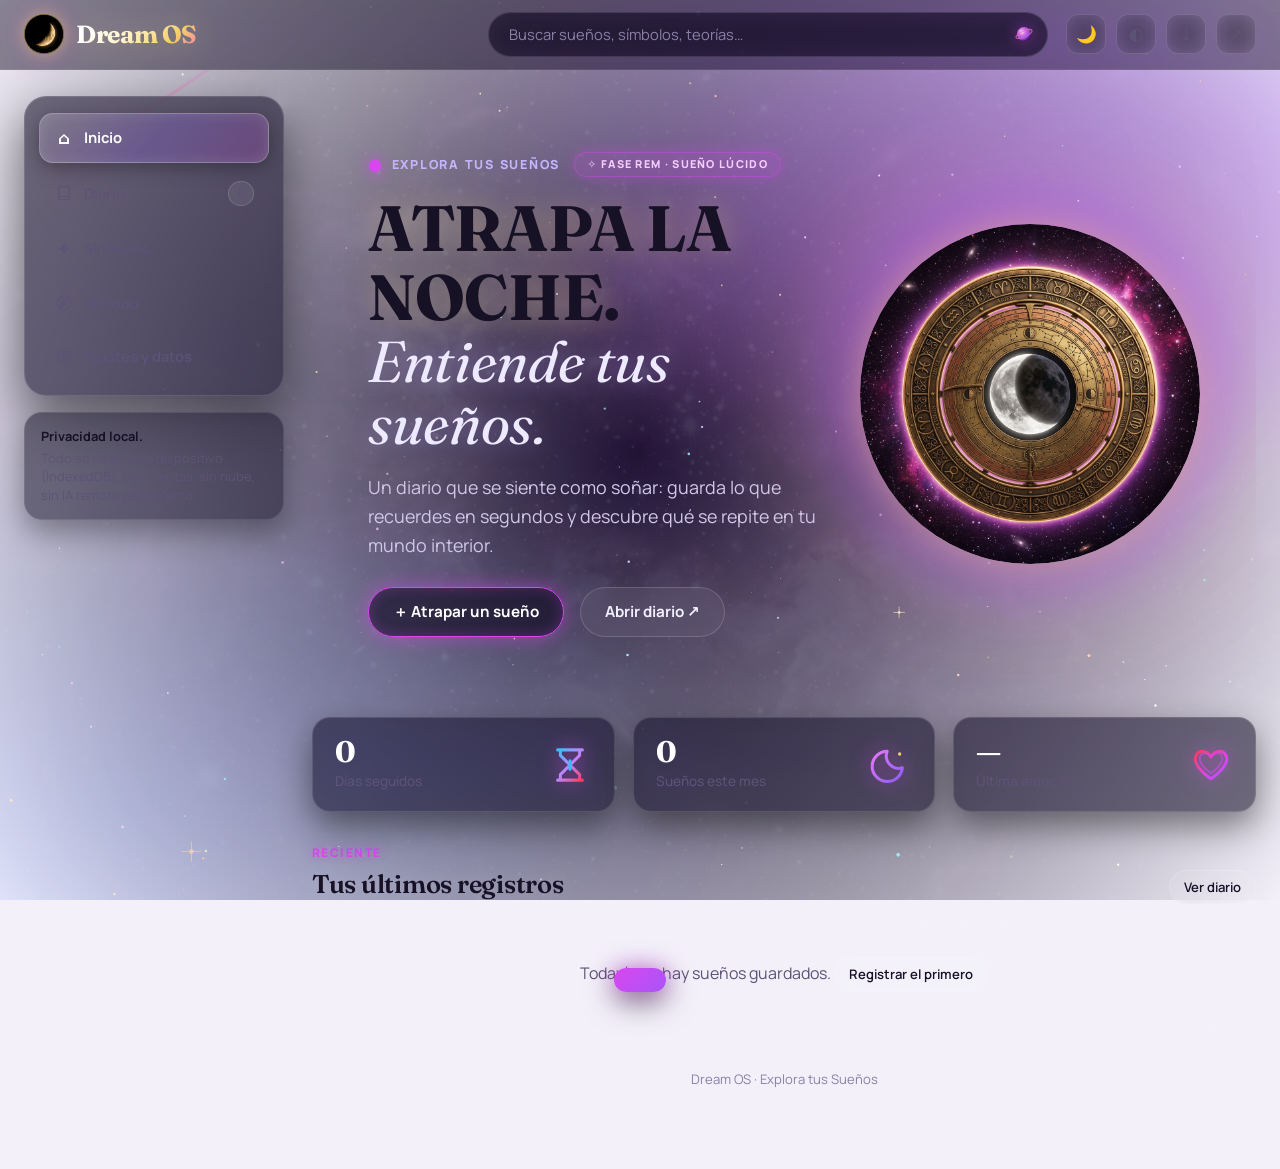
==== index.html @ 49affbc3 "feat: app 100% operativa, motor de interpretacion robusto, busqueda en simbolos, chips interactivos " ====
<!doctype html>
<html lang="es" data-theme="dark">
<head>
<meta charset="utf-8">
<meta name="viewport" content="width=device-width,initial-scale=1,viewport-fit=cover">
<meta name="theme-color" content="#06040d">
<title>Dream OS · Atrapa la noche. Entiende tus sueños.</title>
<meta name="description" content="Dream OS — Explora tus Sueños. Registra recuerdos, descubre patrones y explora lecturas psicológicas y científicas en tu dispositivo.">

<!-- Open Graph / WhatsApp / Facebook -->
<meta property="og:type" content="website">
<meta property="og:url" content="https://manu-alvarez.github.io/Dream_OS/">
<meta property="og:title" content="Dream OS · Atrapa la noche. Entiende tus sueños.">
<meta property="og:description" content="Dream OS — Explora tus Sueños. Registra recuerdos, descubre patrones y explora lecturas en tu dispositivo, privado y sin nube.">
<meta property="og:image" content="https://manu-alvarez.github.io/Dream_OS/assets/og-cover.jpg">
<meta property="og:image:secure_url" content="https://manu-alvarez.github.io/Dream_OS/assets/og-cover.jpg">
<meta property="og:image:type" content="image/jpeg">
<meta property="og:image:width" content="1200">
<meta property="og:image:height" content="675">
<meta property="og:image:alt" content="Dream OS — Atrapa la noche. Entiende tus sueños.">

<!-- Twitter Card -->
<meta name="twitter:card" content="summary_large_image">
<meta name="twitter:url" content="https://manu-alvarez.github.io/Dream_OS/">
<meta name="twitter:title" content="Dream OS · Atrapa la noche. Entiende tus sueños.">
<meta name="twitter:description" content="Dream OS — Explora tus Sueños. Privado, local-first y offline.">
<meta name="twitter:image" content="https://manu-alvarez.github.io/Dream_OS/assets/og-cover.jpg">

<!-- Favicons & App Icons -->
<link rel="icon" type="image/png" sizes="32x32" href="./assets/icons/favicon-32x32.png">
<link rel="icon" type="image/png" sizes="192x192" href="./assets/icons/icon-192.png">
<link rel="apple-touch-icon" sizes="180x180" href="./assets/icons/apple-touch-icon.png">
<link rel="icon" href="./assets/icons/icon.svg" type="image/svg+xml">
<link rel="manifest" href="./manifest.webmanifest">

<link rel="preconnect" href="https://fonts.googleapis.com">
<link rel="preconnect" href="https://fonts.gstatic.com" crossorigin>
<link href="https://fonts.googleapis.com/css2?family=Fraunces:ital,opsz,wght@0,9..144,400;0,9..144,600;0,9..144,700;1,9..144,400;1,9..144,600&family=Manrope:wght@400;500;600;700;800&display=swap" rel="stylesheet">
<link rel="stylesheet" href="./css/tokens.css">
<link rel="stylesheet" href="./css/app.css">
</head>
<body>
<a class="skip" href="#main">Saltar al contenido</a>

<!-- Atmósfera y estrellas cósmicas globales -->
<div id="stars-wrap" class="stars-wrap" aria-hidden="true">
  <canvas id="stars"></canvas>
</div>
<div class="cosmic-atmosphere" aria-hidden="true"></div>

<div id="offline" class="offline" role="status">Sin conexión: las funciones locales siguen disponibles.</div>

<!-- Cabecera Superior -->
<header class="top">
  <div class="top-in">
    <a class="brand" href="#inicio" aria-label="Dream OS Inicio">
      <span class="brand-orb" aria-hidden="true">
        <img src="./assets/moon-crescent.jpg" alt="Media luna Dream OS" class="brand-moon-img">
      </span>
      <span class="brand-name">Dream OS</span>
    </a>
    <div class="search-pill-wrap">
      <input id="globalSearch" type="search" placeholder="Buscar sueños, símbolos, teorías…" aria-label="Buscar en Dream OS" autocomplete="off">
      <span class="search-orb-icon" aria-hidden="true">
        <svg viewBox="0 0 24 24" width="20" height="20">
          <defs>
            <radialGradient id="orbGrad" cx="35%" cy="35%" r="70%">
              <stop offset="0%" stop-color="#ffffff"/>
              <stop offset="35%" stop-color="#e879f9"/>
              <stop offset="70%" stop-color="#a855f7"/>
              <stop offset="100%" stop-color="#3b0764"/>
            </radialGradient>
          </defs>
          <circle cx="12" cy="12" r="8.5" fill="url(#orbGrad)"/>
          <ellipse cx="12" cy="12" rx="10.5" ry="3.5" fill="none" stroke="#f472b6" stroke-width="1.2" opacity="0.85" transform="rotate(-25 12 12)"/>
        </svg>
      </span>
    </div>
    <div class="top-actions">
      <button class="icon-btn sound-toggle-btn" id="soundToggleTop" aria-label="Ambiente sonoro onírico" title="Ambiente sonoro onírico (Drone 432Hz)">
        <span class="sound-icon-idle">🌙</span>
        <span class="sound-wave-bars" aria-hidden="true">
          <span></span><span></span><span></span>
        </span>
      </button>
      <button class="icon-btn" id="themeToggle" aria-label="Cambiar tema" title="Cambiar tema">◐</button>
      <button class="icon-btn" id="installBtn" aria-label="Instalar app en tu pantalla de inicio" title="Instalar Dream OS en tu pantalla de inicio">⤓</button>
      <button class="icon-btn" id="shareBtn" aria-label="Compartir Dream OS" title="Compartir">↗</button>
    </div>
  </div>
</header>

<div class="layout">
  <!-- Sidebar Principal de Cristal (Único y Espacioso) -->
  <aside class="side" aria-label="Navegación principal">
    <div class="side-card">
      <nav class="nav" id="nav">
        <button class="nav-item active" data-view="inicio">
          <span class="nav-ic">⌂</span>
          <span>Inicio</span>
        </button>
        <button class="nav-item" data-view="diario">
          <span class="nav-ic">
            <svg viewBox="0 0 24 24" width="16" height="16" fill="none" stroke="currentColor" stroke-width="2">
              <path d="M4 19.5A2.5 2.5 0 0 1 6.5 17H20"/>
              <path d="M6.5 2H20v20H6.5A2.5 2.5 0 0 1 4 19.5v-15A2.5 2.5 0 0 1 6.5 2z"/>
            </svg>
          </span>
          <span>Diario</span>
          <span class="count" id="navDreamCount">0</span>
        </button>
        <button class="nav-item" data-view="conocimiento">
          <span class="nav-ic">✦</span>
          <span>Símbolos</span>
        </button>
        <button class="nav-item" data-view="metodo">
          <span class="nav-ic">
            <svg viewBox="0 0 24 24" width="16" height="16" fill="none" stroke="currentColor" stroke-width="2">
              <circle cx="12" cy="12" r="10"/>
              <polygon points="16.24 7.76 14.12 14.12 7.76 16.24 9.88 9.88 16.24 7.76"/>
            </svg>
          </span>
          <span>Método</span>
        </button>
        <button class="nav-item" data-view="ajustes">
          <span class="nav-ic">
            <svg viewBox="0 0 24 24" width="16" height="16" fill="none" stroke="currentColor" stroke-width="2">
              <circle cx="12" cy="12" r="3"/>
              <path d="M19.4 15a1.65 1.65 0 0 0 .33 1.82l.06.06a2 2 0 0 1 0 2.83 2 2 0 0 1-2.83 0l-.06-.06a1.65 1.65 0 0 0-1.82-.33 1.65 1.65 0 0 0-1 1.51V21a2 2 0 0 1-2 2 2 2 0 0 1-2-2v-.09A1.65 1.65 0 0 0 9 19.4a1.65 1.65 0 0 0-1.82.33l-.06.06a2 2 0 0 1-2.83 0 2 2 0 0 1 0-2.83l.06-.06a1.65 1.65 0 0 0 .33-1.82 1.65 1.65 0 0 0-1.51-1H3a2 2 0 0 1-2-2 2 2 0 0 1 2-2h.09A1.65 1.65 0 0 0 4.6 9a1.65 1.65 0 0 0-.33-1.82l-.06-.06a2 2 0 0 1 0-2.83 2 2 0 0 1 2.83 0l.06.06a1.65 1.65 0 0 0 1.82.33H9a1.65 1.65 0 0 0 1-1.51V3a2 2 0 0 1 2-2 2 2 0 0 1 2 2v.09a1.65 1.65 0 0 0 1 1.51 1.65 1.65 0 0 0 1.82-.33l.06-.06a2 2 0 0 1 2.83 0 2 2 0 0 1 0 2.83l-.06.06a1.65 1.65 0 0 0-.33 1.82V9a1.65 1.65 0 0 0 1.51 1H21a2 2 0 0 1 2 2 2 2 0 0 1-2 2h-.09a1.65 1.65 0 0 0-1.51 1z"/>
            </svg>
          </span>
          <span>Ajustes y datos</span>
        </button>
      </nav>
    </div>

    <!-- Tarjeta de Privacidad Local -->
    <div class="side-privacy-card">
      <b>Privacidad local.</b> Todo se ve en este dispositivo (IndexedDB). Sin cuentas, sin nube, sin IA remota por defecto.
    </div>
  </aside>

  <!-- Contenido de las Vistas -->
  <main id="main">
    <!-- Vista Inicio -->
    <section class="view active" id="view-inicio" aria-label="Inicio">
      <div class="hero">
        <div class="hero-in">
          <div class="eyebrow">
            <span class="dot-magenta">●</span> EXPLORA TUS SUEÑOS
            <span class="badge-oneiric">✧ FASE REM · SUEÑO LÚCIDO</span>
          </div>
          <h1 class="hero-title">
            <span class="title-upper">ATRAPA LA NOCHE.</span>
            <span class="title-lower">Entiende tus sueños.</span>
          </h1>
          <p class="hero-desc">Un diario que se siente como soñar: guarda lo que recuerdes en segundos y descubre qué se repite en tu mundo interior.</p>
          <div class="hero-actions">
            <button class="btn btn-hero-primary" data-new>＋ Atrapar un sueño</button>
            <button class="btn btn-hero-ghost" data-goto="diario">Abrir diario ↗</button>
          </div>
        </div>

        <!-- Reliquia Celestial: Astrolabio Zodiacal con Doble Halo, Rotación Continua y Parallax 3D -->
        <div class="hero-relic-slot" id="heroRelic" aria-hidden="true">
          <div class="astrolabe-halo"></div>
          <div class="astrolabe-disc" id="astrolabeDisc">
            <img src="./assets/astrolabe.jpg" alt="Reliquia celestial astrolabio" width="340" height="340" loading="eager">
          </div>
          <div class="astrolabe-glimmer"></div>
        </div>
      </div>

      <!-- Fila de Métricas (3 Tarjetas con Iconos Neón) -->
      <div class="stats-row">
        <!-- Métrica 1: Días seguidos -->
        <div class="stat-card">
          <div class="stat-meta">
            <b id="statStreak">0</b>
            <span>Días seguidos</span>
          </div>
          <div class="stat-icon-wrap" aria-hidden="true">
            <svg class="neon-icon" viewBox="0 0 32 32">
              <defs>
                <linearGradient id="hgGrad" x1="0%" y1="0%" x2="100%" y2="100%">
                  <stop offset="0%" stop-color="#38bdf8"/>
                  <stop offset="50%" stop-color="#c084fc"/>
                  <stop offset="100%" stop-color="#f43f5e"/>
                </linearGradient>
              </defs>
              <path d="M7 5h18M7 27h18M9 5v4l7 7-7 7v4M23 5v4l-7 7 7 7v4" fill="none" stroke="url(#hgGrad)" stroke-width="2.2" stroke-linecap="round" stroke-linejoin="round"/>
              <line x1="16" y1="13" x2="16" y2="19" stroke="#38bdf8" stroke-width="2.2" stroke-linecap="round"/>
            </svg>
          </div>
        </div>

        <!-- Métrica 2: Sueños este mes -->
        <div class="stat-card">
          <div class="stat-meta">
            <b id="statMonth">0</b>
            <span>Sueños este mes</span>
          </div>
          <div class="stat-icon-wrap" aria-hidden="true">
            <svg class="neon-icon" viewBox="0 0 32 32">
              <defs>
                <linearGradient id="moonGrad" x1="0%" y1="0%" x2="100%" y2="100%">
                  <stop offset="0%" stop-color="#e879f9"/>
                  <stop offset="100%" stop-color="#8b5cf6"/>
                </linearGradient>
              </defs>
              <path d="M25 18A11 11 0 1 1 14 6a9 9 0 0 0 11 12z" fill="none" stroke="url(#moonGrad)" stroke-width="2.2" stroke-linecap="round" stroke-linejoin="round"/>
              <circle cx="23" cy="8" r="1.2" fill="#f4d068"/>
            </svg>
          </div>
        </div>

        <!-- Métrica 3: Última emoción -->
        <div class="stat-card">
          <div class="stat-meta">
            <b id="statEmotion">0</b>
            <span>Última emoción</span>
          </div>
          <div class="stat-icon-wrap" aria-hidden="true">
            <svg class="neon-icon" viewBox="0 0 32 32">
              <defs>
                <linearGradient id="heartGrad" x1="0%" y1="0%" x2="100%" y2="100%">
                  <stop offset="0%" stop-color="#f43f5e"/>
                  <stop offset="60%" stop-color="#d946ef"/>
                  <stop offset="100%" stop-color="#a855f7"/>
                </linearGradient>
              </defs>
              <path d="M16 26s-9-6-11-12c-1.5-4 1-8 5-8 3 0 5 2.5 6 4 1-1.5 3-4 6-4 4 0 6.5 4 5 8-2 6-11 12-11 12z" fill="none" stroke="url(#heartGrad)" stroke-width="2.2" stroke-linecap="round" stroke-linejoin="round"/>
              <path d="M16 22s-6.5-4.5-8-9c-1-2.5.5-5.5 3.5-5.5 2 0 3.5 1.5 4.5 3 .8-1.5 2.5-3 4.5-3 3 0 4.5 3 3.5 5.5-1.5 4.5-8 9-8 9z" fill="none" stroke="#d946ef" stroke-width="1.3" opacity="0.6"/>
            </svg>
          </div>
        </div>
      </div>

      <!-- Últimos Registros -->
      <div class="section-head">
        <div>
          <div class="kicker">Reciente</div>
          <h2>Tus últimos registros</h2>
        </div>
        <button class="btn btn-hero-ghost small" data-goto="diario">Ver diario</button>
      </div>
      <div id="recentDreams" class="dreams">
        <div class="empty">Todavía no hay sueños guardados. <button class="small" data-new>Registrar el primero</button></div>
      </div>

      <div class="footer">Dream OS · Explora tus Sueños</div>
    </section>

    <!-- Vista Diario -->
    <section class="view" id="view-diario" aria-label="Diario">
      <div class="section-head">
        <div>
          <div class="kicker">Espacio personal</div>
          <h2>Diario de sueños</h2>
          <p class="muted">Registra primero el recuerdo; reflexiona después.</p>
        </div>
        <button class="btn btn-hero-primary" data-new>＋ Nuevo sueño</button>
      </div>
      <div class="toolbar">
        <input id="dreamSearch" type="search" placeholder="Buscar en tus sueños…" aria-label="Buscar en diario">
        <select id="emotionFilter" aria-label="Filtrar emoción">
          <option value="">Todas las emociones</option>
          <option>Miedo</option>
          <option>Alegría</option>
          <option>Tristeza</option>
          <option>Confusión</option>
          <option>Calma</option>
          <option>Sorpresa</option>
          <option>Otra</option>
        </select>
        <select id="dreamSort" aria-label="Ordenar">
          <option value="newest">Más recientes</option>
          <option value="oldest">Más antiguos</option>
          <option value="title">Título A–Z</option>
        </select>
      </div>
      <div id="dreamList" class="dreams"></div>
    </section>

    <!-- Vista Conocimiento / Símbolos -->
    <section class="view" id="view-conocimiento" aria-label="Conocimiento">
      <div class="section-head">
        <div>
          <div class="kicker">Biblioteca de símbolos</div>
          <h2>¿Qué soñaste?</h2>
          <p class="muted" id="kbMeta">Toca un símbolo para ver sus lecturas.</p>
        </div>
      </div>
      <div class="toolbar">
        <input id="symbolSearch" type="search" placeholder="Buscar símbolo o concepto (ej. agua, volar, sombra)…" aria-label="Buscar símbolo">
        <select id="categoryFilter" aria-label="Filtrar categoría">
          <option value="">Todas las categorías</option>
          <option value="símbolo">Símbolos</option>
          <option value="ciencia">Ciencia y cognición</option>
          <option value="psicología">Psicología profunda</option>
          <option value="historia">Historia y tradición</option>
          <option value="método">Método</option>
        </select>
        <span class="tag" id="knowledgeCount">0 entradas</span>
      </div>
      <div id="knowledgeGrid" class="dreams"></div>
    </section>

    <!-- Vista Método -->
    <section class="view" id="view-metodo" aria-label="Método">
      <div class="section-head">
        <div>
          <div class="kicker">Cómo interpretar</div>
          <h2>Método de análisis</h2>
          <p class="muted">El relato primero; las hipótesis después, con procedencia.</p>
        </div>
      </div>
      <div class="panel">
        <h2>Cómo leo tu sueño</h2>
        <p class="muted">Leo tus palabras, encuentro símbolos y te muestro lecturas de distintas escuelas con sus fuentes. Todo ocurre en tu dispositivo, sin IA remota. Si hay poco material, te lo digo y te pregunto.</p>
        <ul style="padding-left:20px;margin-top:10px;line-height:1.7" class="muted">
          <li>Observación ≠ hipótesis ≠ asociación personal.</li>
          <li>Cada lectura indica escuela, elementos que la motivan y fuente.</li>
          <li>Nunca diagnósticos, presagios ni afirmaciones sobre terceros.</li>
        </ul>
      </div>
      <div class="panel" style="margin-top:14px">
        <h2>Pipeline de Análisis</h2>
        <p class="muted">Captura → Normalización → Extracción → Recuperación → Análisis por perspectivas → Síntesis → Validación → Presentación → Persistencia. El texto original nunca se modifica.</p>
      </div>
    </section>

    <!-- Vista Ajustes -->
    <section class="view" id="view-ajustes" aria-label="Ajustes">
      <div class="section-head">
        <div>
          <div class="kicker">Control de datos</div>
          <h2>Ajustes y privacidad</h2>
        </div>
      </div>
      <div class="panel">
        <h2>Datos guardados</h2>
        <p class="muted" id="storageSummary">…</p>
        <div class="formactions">
          <button class="btn btn-hero-primary" id="exportBtn">Exportar copia JSON</button>
          <label class="btn btn-hero-ghost" for="importFile" style="cursor:pointer">Importar JSON</label>
          <input id="importFile" type="file" accept=".json,application/json" hidden>
          <button class="small" id="wipeBtn" style="border-color:rgba(239,68,68,0.4);color:#fca5a5">Borrar todo</button>
        </div>
      </div>
      <div class="panel" style="margin-top:14px">
        <h2>Tema de visualización</h2>
        <div class="formactions">
          <button class="small" data-theme="system">Automático</button>
          <button class="small" data-theme="dark">Oscuro (Espacial)</button>
          <button class="small" data-theme="light">Claro</button>
        </div>
      </div>
      <div class="panel" style="margin-top:14px">
        <h2>Atmósfera sonora</h2>
        <p class="muted">Drone nocturno generativo (WebAudio, sin archivos externos). Con movimiento reducido del sistema, los efectos se atenúan automáticamente.</p>
        <div class="formactions">
          <button class="btn btn-hero-ghost" id="soundToggle" aria-pressed="false">🌙 Activar ambiente sonoro</button>
        </div>
      </div>
      <div class="panel" style="margin-top:14px">
        <h2>Alcance y Principios</h2>
        <ul style="padding-left:20px;margin-top:10px;line-height:1.7" class="muted">
          <li>IndexedDB local, Service Worker offline, sin red obligatoria.</li>
          <li>Sin IA remota. Tus sueños nunca salen de tu navegador.</li>
          <li>Dictado por voz solo si el navegador la ofrece de manera nativa.</li>
        </ul>
      </div>
    </section>
  </main>
</div>

<!-- Tabbar Móvil -->
<nav class="tabbar" aria-label="Navegación principal">
  <button class="active" data-view="inicio"><span aria-hidden="true">⌂</span><small>Inicio</small></button>
  <button data-view="diario"><span aria-hidden="true">📖</span><small>Diario</small></button>
  <button data-new aria-label="Registrar un sueño"><span aria-hidden="true" class="cta-dot">＋</span><small>Sueño</small></button>
  <button data-view="conocimiento"><span aria-hidden="true">✦</span><small>Símbolos</small></button>
  <button data-view="ajustes"><span aria-hidden="true">⚙</span><small>Ajustes</small></button>
</nav>

<!-- Notificación Toast -->
<div class="toast" id="toast" role="status"></div>

<!-- Modal para Registro de Sueño -->
<div class="modalback" id="modal" role="dialog" aria-modal="true" aria-labelledby="modalTitle">
  <div class="modal">
    <div class="modalhead">
      <h2 id="modalTitle">Registrar un sueño</h2>
      <button class="icon-btn" id="closeModal" aria-label="Cerrar">✕</button>
    </div>
    <p class="muted" style="margin-bottom:14px">Guarda fragmentos. Solo el título es obligatorio. <button class="small" id="voiceBtn" hidden>🎙 Dictar</button> <span class="muted" id="voiceNote"></span></p>
    <form id="dreamForm">
      <input type="hidden" id="dreamId">
      <div class="formgrid">
        <div class="field">
          <label for="dreamTitle">Título *</label>
          <input id="dreamTitle" required maxlength="120" placeholder="El río que sube…">
        </div>
        <div class="field">
          <label for="dreamDate">Fecha</label>
          <input id="dreamDate" type="date">
        </div>
        <div class="field">
          <label for="dreamQuality">Calidad (1-10)</label>
          <input id="dreamQuality" type="number" min="1" max="10" placeholder="7">
        </div>
        <div class="field">
          <label for="dreamStress">Estrés previo (1-10)</label>
          <input id="dreamStress" type="number" min="1" max="10" placeholder="5">
        </div>
        <div class="field">
          <label for="dreamEmotion">Emoción principal</label>
          <select id="dreamEmotion">
            <option value="">Sin indicar</option>
            <option>Miedo</option>
            <option>Alegría</option>
            <option>Tristeza</option>
            <option>Confusión</option>
            <option>Calma</option>
            <option>Sorpresa</option>
            <option>Otra</option>
          </select>
        </div>
        <div class="field">
          <label for="dreamTags">Etiquetas (comas)</label>
          <input id="dreamTags" placeholder="agua, río, casa">
        </div>
        <div class="field full">
          <label for="dreamStory">Relato</label>
          <textarea id="dreamStory" placeholder="Lo que recuerdes, aunque sean escenas sueltas…"></textarea>
        </div>
        <div class="field full">
          <label for="dreamReflection">Asociaciones personales (opcional)</label>
          <textarea id="dreamReflection" style="min-height:70px" placeholder="¿Qué te evoca? ¿Con qué de estos días conecta?"></textarea>
        </div>
      </div>
      <div class="formactions" style="margin-top:20px">
        <button class="btn btn-hero-primary" type="submit">Guardar en este dispositivo</button>
        <button class="btn btn-hero-ghost" type="button" id="cancelModal">Cancelar</button>
      </div>
    </form>
  </div>
</div>

<!-- Modal Guía de Instalación PWA (Compatible con iOS y Android) -->
<div class="modalback" id="installModal" role="dialog" aria-modal="true" aria-labelledby="installModalTitle">
  <div class="modal" style="max-width: 460px; text-align: center;">
    <div class="modalhead" style="justify-content: center; position: relative; margin-bottom: 8px;">
      <h2 id="installModalTitle" style="font-family: var(--font-display); font-size: 1.45rem;">Instalar Dream OS</h2>
      <button class="icon-btn" id="closeInstallModal" aria-label="Cerrar" style="position: absolute; right: 0; top: 0;">✕</button>
    </div>
    <div style="margin: 14px auto 16px; width: 72px; height: 72px; border-radius: 50%; overflow: hidden; box-shadow: 0 0 25px rgba(244, 208, 104, 0.5), 0 0 45px rgba(217, 70, 239, 0.4); border: 1.5px solid rgba(255, 255, 255, 0.25);">
      <img src="./assets/moon-crescent.jpg" alt="Dream OS Icono" style="width: 100%; height: 100%; object-fit: cover;">
    </div>
    <p style="font-size: 0.95rem; color: #e9e4f5; line-height: 1.5; margin-bottom: 18px;">
      Añade <b>Dream OS</b> a tu pantalla de inicio para usarla como una aplicación nativa a pantalla completa y 100% offline.
    </p>
    <div id="installStepsContainer" style="text-align: left; background: rgba(255,255,255,0.05); border: 1px solid rgba(255,255,255,0.12); border-radius: 16px; padding: 16px 18px; margin-bottom: 22px;">
      <div id="installStepApple" style="display: flex; flex-direction: column; gap: 10px; font-size: 0.88rem; color: #d6cee8;">
        <div><b>1.</b> En Safari, pulsa el botón <b>Compartir</b> (el icono con la flecha hacia arriba <span style="font-size:1.1rem;color:#f5d0fe">⎋</span> o <span style="font-size:1.1rem;color:#f5d0fe">[↑]</span> en la barra inferior).</div>
        <div><b>2.</b> Desliza hacia abajo y selecciona <b>«Añadir a la pantalla de inicio»</b> (<span style="color:#f472b6;font-weight:bold">＋</span>).</div>
        <div><b>3.</b> Pulsa <b>Añadir</b> en la esquina superior derecha. ¡Listo!</div>
      </div>
      <div id="installStepOther" style="font-size: 0.88rem; color: #d6cee8; display: none;">
        <div>Pulsa el botón de menú del navegador (<b>⋮</b> o compartir) y selecciona <b>«Instalar aplicación»</b> o <b>«Añadir a pantalla principal»</b>.</div>
      </div>
    </div>
    <button class="btn btn-hero-primary" id="confirmInstallBtn" style="width: 100%;">¡Entendido!</button>
  </div>
</div>

<script src="./js/db.js"></script>
<script src="./js/knowledge.js"></script>
<script src="./js/interpret.js"></script>
<script src="./js/stars.js"></script>
<script src="./js/fx.js"></script>
<script src="./js/app.js"></script>
</body>
</html>
---- css/tokens.css ----
/* DreamOS tokens — Paleta Cósmica & Ethereal Glassmorphism */
:root {
  color-scheme: dark;
  
  /* Paleta Espacial Profunda */
  --space-void: #06040d;
  --space-bg: #090614;
  --space-dark: #0f0a20;
  --space-surface: rgba(20, 15, 38, 0.48);
  --space-surface-hover: rgba(36, 26, 68, 0.65);
  --space-surface-active: rgba(52, 36, 96, 0.8);
  
  /* Glassmorphism */
  --glass-bg: rgba(20, 15, 38, 0.45);
  --glass-bg-subtle: rgba(255, 255, 255, 0.04);
  --glass-bg-pill: rgba(255, 255, 255, 0.08);
  --glass-border: rgba(255, 255, 255, 0.12);
  --glass-border-hover: rgba(255, 255, 255, 0.24);
  --glass-border-glow: rgba(217, 70, 239, 0.45);
  --glass-blur: blur(20px) saturate(180%);
  
  /* Neones y Resplandores */
  --neon-magenta: #d946ef;
  --neon-pink: #ff4ecd;
  --neon-purple: #a855f7;
  --neon-violet: #8b5cf6;
  --neon-cyan: #38bdf8;
  --gold: #f4d068;
  --gold-warm: #fde68a;
  --gold-glow: rgba(244, 208, 104, 0.45);
  --magenta-glow: rgba(217, 70, 239, 0.5);
  
  /* Textos */
  --text: #ffffff;
  --text-cream: #faf7f2;
  --text-muted: #a69ebd;
  --text-dim: #797191;
  --accent: #d946ef;
  --accent-ink: #ffffff;
  
  /* Tipografía */
  --font-display: "Fraunces", "Cinzel", Georgia, serif;
  --font-ui: "Manrope", system-ui, -apple-system, sans-serif;
  
  /* Radios & Sombras */
  --radius-pill: 9999px;
  --radius-card: 22px;
  --radius-panel: 24px;
  --radius-sm: 14px;
  --shadow-glass: 0 16px 40px rgba(0, 0, 0, 0.6), 0 0 1px rgba(255, 255, 255, 0.15) inset;
  --shadow-neon: 0 0 26px rgba(217, 70, 239, 0.55), 0 0 60px rgba(217, 70, 239, 0.25);
  
  /* Animaciones */
  --ease-spring: cubic-bezier(.34, 1.4, .64, 1);
  --dur-fast: .18s;
  --dur-med: .4s;
}

:root[data-theme="light"] {
  color-scheme: light;
  --space-void: #f3f0fa;
  --space-bg: #f8f6fc;
  --space-surface: rgba(255, 255, 255, 0.68);
  --space-surface-hover: rgba(255, 255, 255, 0.88);
  --glass-bg: rgba(255, 255, 255, 0.65);
  --glass-border: rgba(140, 100, 220, 0.18);
  --text: #171126;
  --text-cream: #171126;
  --text-muted: #5d5377;
  --text-dim: #8b80a6;
  --shadow-glass: 0 16px 36px rgba(45, 30, 80, 0.12);
}
---- css/app.css ----
/* ==========================================================================
   Dream_OS — Cosmic Luxury & Ethereal Glassmorphism Design System
   Fiel a la interfaz de referencia: Espacio profundo, neón magenta,
   astrolabio zodiacal, rail flotante, sidebar de cristal y tarjetas translúcidas.
   ========================================================================== */
@import "./tokens.css";

/* Reset & Base */
*, *::before, *::after {
  box-sizing: border-box;
  margin: 0;
  padding: 0;
}

html {
  scroll-behavior: smooth;
  font-size: 16px;
  background-color: var(--space-void);
  min-height: 100%;
  overflow-x: hidden;
  width: 100%;
}

body {
  min-height: 100vh;
  background-color: var(--space-void);
  background-image: 
    radial-gradient(ellipse 90% 60% at 85% 15%, rgba(139, 92, 246, 0.28) 0%, transparent 60%),
    radial-gradient(ellipse 70% 50% at 80% 30%, rgba(217, 70, 239, 0.22) 0%, transparent 55%),
    radial-gradient(ellipse 80% 70% at 10% 90%, rgba(59, 130, 246, 0.12) 0%, transparent 60%),
    radial-gradient(circle at 50% 50%, rgba(20, 12, 38, 0.9) 0%, var(--space-void) 100%),
    url("../assets/cosmos.jpg");
  background-attachment: fixed;
  background-size: cover;
  background-position: center top;
  color: var(--text);
  font-family: var(--font-ui);
  line-height: 1.55;
  overflow-x: hidden;
  position: relative;
}

/* Lienzo global de estrellas fijas */
.stars-wrap {
  position: fixed;
  inset: 0;
  width: 100vw;
  height: 100vh;
  pointer-events: none;
  z-index: 1;
}

#stars {
  width: 100%;
  height: 100%;
  display: block;
}

/* Capa de atmósfera sutil */
.cosmic-atmosphere {
  position: fixed;
  inset: 0;
  pointer-events: none;
  z-index: 2;
  background: 
    radial-gradient(circle at 75% 25%, rgba(217, 70, 239, 0.12) 0%, transparent 48%),
    radial-gradient(circle at 20% 80%, rgba(99, 102, 241, 0.09) 0%, transparent 45%);
  animation: cosmicAtmosphereBreath 10s ease-in-out infinite alternate;
}

@keyframes cosmicAtmosphereBreath {
  0% { opacity: 0.7; transform: scale(1); }
  100% { opacity: 1; transform: scale(1.04); }
}

button, input, textarea, select {
  font: inherit;
  color: inherit;
}

button {
  cursor: pointer;
  background: none;
  border: none;
  outline: none;
}

:focus-visible {
  outline: 2px solid var(--neon-magenta);
  outline-offset: 3px;
  border-radius: 8px;
}

.skip {
  position: absolute;
  left: -9999px;
  top: 10px;
  z-index: 999;
  background: var(--space-dark);
  color: var(--gold);
  padding: 10px 18px;
  border: 1px solid var(--neon-magenta);
  border-radius: 8px;
  text-decoration: none;
}
.skip:focus {
  left: 14px;
}

.offline {
  display: none;
  text-align: center;
  padding: 8px 16px;
  background: rgba(244, 208, 104, 0.15);
  border-bottom: 1px solid rgba(244, 208, 104, 0.3);
  color: var(--gold);
  font-size: 0.82rem;
  font-weight: 700;
  position: relative;
  z-index: 100;
  backdrop-filter: blur(10px);
}
.offline.show {
  display: block;
}

/* ==========================================================================
   Cabecera Superior (Top Bar)
   ========================================================================== */
header.top {
  position: sticky;
  top: 0;
  z-index: 30;
  background: rgba(10, 6, 20, 0.45);
  backdrop-filter: blur(24px) saturate(180%);
  -webkit-backdrop-filter: blur(24px) saturate(180%);
  border-bottom: 1px solid rgba(255, 255, 255, 0.07);
}

.top-in {
  max-width: 1360px;
  margin: 0 auto;
  padding: 12px 24px;
  display: flex;
  align-items: center;
  gap: 18px;
}

/* Brand */
.brand {
  display: flex;
  align-items: center;
  gap: 12px;
  text-decoration: none;
  color: inherit;
  flex-shrink: 0;
}

.brand-orb {
  width: 40px;
  height: 40px;
  border-radius: 50%;
  overflow: hidden;
  display: grid;
  place-items: center;
  background: #000;
  border: 1px solid rgba(244, 208, 104, 0.45);
  box-shadow: 0 0 16px rgba(244, 208, 104, 0.5), 0 0 32px rgba(217, 70, 239, 0.3);
  transition: transform var(--dur-fast) var(--ease-spring), box-shadow var(--dur-fast);
  flex-shrink: 0;
  position: relative;
}

.brand-moon-img {
  width: 100%;
  height: 100%;
  object-fit: cover;
  display: block;
  filter: drop-shadow(0 0 4px rgba(244, 208, 104, 0.5));
}

.brand:hover .brand-orb {
  transform: scale(1.08) rotate(-8deg);
  box-shadow: 0 0 24px rgba(244, 208, 104, 0.85), 0 0 45px rgba(217, 70, 239, 0.5);
}

.brand-name {
  font-family: var(--font-display);
  font-size: 1.55rem;
  font-weight: 700;
  letter-spacing: -0.015em;
  background: linear-gradient(135deg, #ffffff 15%, #fef3c7 45%, #f4d068 75%, #f472b6 100%);
  -webkit-background-clip: text;
  -webkit-text-fill-color: transparent;
  filter: drop-shadow(0 2px 14px rgba(244, 208, 104, 0.35));
  white-space: nowrap;
}

/* Buscador en Píldora */
.search-pill-wrap {
  flex: 1;
  max-width: 560px;
  margin-left: auto;
  position: relative;
  display: flex;
  align-items: center;
}

.search-pill-wrap input {
  width: 100%;
  background: rgba(22, 16, 42, 0.55);
  border: 1px solid rgba(255, 255, 255, 0.12);
  border-radius: var(--radius-pill);
  padding: 10px 48px 10px 20px;
  color: var(--text);
  font-size: 0.92rem;
  backdrop-filter: blur(14px);
  -webkit-backdrop-filter: blur(14px);
  transition: all var(--dur-fast) ease;
}

.search-pill-wrap input::placeholder {
  color: var(--text-dim);
}

.search-pill-wrap input:focus {
  background: rgba(30, 20, 58, 0.75);
  border-color: rgba(217, 70, 239, 0.6);
  box-shadow: 0 0 0 1px rgba(217, 70, 239, 0.6), 0 0 22px rgba(217, 70, 239, 0.35);
  outline: none;
}

.search-orb-icon {
  position: absolute;
  right: 14px;
  pointer-events: none;
  display: grid;
  place-items: center;
  opacity: 0.9;
  filter: drop-shadow(0 0 8px rgba(217, 70, 239, 0.6));
}

/* Botones de Cabecera (Iconos Cuadrados/Píldora) */
.top-actions {
  display: flex;
  align-items: center;
  gap: 10px;
}

.icon-btn {
  width: 40px;
  height: 40px;
  border-radius: 12px;
  background: rgba(255, 255, 255, 0.05);
  border: 1px solid rgba(255, 255, 255, 0.12);
  backdrop-filter: blur(12px);
  -webkit-backdrop-filter: blur(12px);
  color: var(--text-muted);
  display: grid;
  place-items: center;
  font-size: 1.05rem;
  transition: all var(--dur-fast) var(--ease-spring);
}

.icon-btn:hover {
  background: rgba(255, 255, 255, 0.1);
  border-color: rgba(255, 255, 255, 0.28);
  color: #fff;
  transform: translateY(-2px);
  box-shadow: 0 6px 18px rgba(0, 0, 0, 0.4), 0 0 14px rgba(217, 70, 239, 0.3);
}

.icon-btn:active {
  transform: scale(0.94);
}

/* ==========================================================================
   Layout Principal: Sidebar de Cristal Único + Main View
   ========================================================================== */
.layout {
  max-width: 1380px;
  margin: 0 auto;
  padding: 26px 24px 80px;
  display: grid;
  grid-template-columns: 260px minmax(0, 1fr);
  gap: 28px;
  position: relative;
  z-index: 5;
}

/* Botón de Sonido en Cabecera */
.sound-toggle-btn {
  position: relative;
  overflow: hidden;
}

.sound-toggle-btn.playing {
  background: rgba(217, 70, 239, 0.22);
  border-color: rgba(217, 70, 239, 0.7);
  color: #fff;
  box-shadow: 0 0 18px rgba(217, 70, 239, 0.55), inset 0 0 12px rgba(217, 70, 239, 0.3);
}

.sound-wave-bars {
  display: none;
  align-items: flex-end;
  gap: 2px;
  height: 14px;
}

.sound-toggle-btn.playing .sound-icon-idle {
  display: none;
}

.sound-toggle-btn.playing .sound-wave-bars {
  display: inline-flex;
}

.sound-wave-bars span {
  width: 3px;
  background: var(--neon-magenta);
  border-radius: 2px;
  animation: soundBar 1.2s ease-in-out infinite alternate;
}

.sound-wave-bars span:nth-child(1) { height: 5px; animation-delay: 0.1s; }
.sound-wave-bars span:nth-child(2) { height: 14px; animation-delay: 0.35s; }
.sound-wave-bars span:nth-child(3) { height: 9px; animation-delay: 0.2s; }

@keyframes soundBar {
  0% { height: 3px; }
  100% { height: 15px; }
}

/* Sidebar de Cristal */
.side {
  position: sticky;
  top: 86px;
  align-self: start;
  display: flex;
  flex-direction: column;
  gap: 16px;
}

.side-card {
  background: rgba(18, 13, 34, 0.55);
  border: 1px solid rgba(255, 255, 255, 0.12);
  border-radius: var(--radius-card);
  padding: 16px 14px;
  backdrop-filter: blur(24px) saturate(160%);
  -webkit-backdrop-filter: blur(24px) saturate(160%);
  box-shadow: 0 20px 48px rgba(0, 0, 0, 0.5), inset 0 0 1px rgba(255, 255, 255, 0.15);
}

.nav {
  display: flex;
  flex-direction: column;
  gap: 6px;
}

.nav-item {
  display: flex;
  align-items: center;
  gap: 10px;
  padding: 11px 14px;
  border-radius: 14px;
  color: var(--text-muted);
  font-weight: 600;
  font-size: 0.92rem;
  text-align: left;
  border: 1px solid transparent;
  transition: all var(--dur-fast) var(--ease-spring);
  position: relative;
}

.nav-item:hover {
  color: #fff;
  background: rgba(255, 255, 255, 0.06);
  border-color: rgba(255, 255, 255, 0.1);
  transform: translateX(3px);
}

.nav-item.active {
  color: #ffffff;
  background: linear-gradient(135deg, rgba(255, 255, 255, 0.14) 0%, rgba(139, 92, 246, 0.22) 50%, rgba(217, 70, 239, 0.18) 100%);
  border-color: rgba(255, 255, 255, 0.26);
  box-shadow: 0 4px 20px rgba(0, 0, 0, 0.35), inset 0 0 14px rgba(255, 255, 255, 0.12);
  font-weight: 700;
}

.nav-ic {
  display: grid;
  place-items: center;
  width: 20px;
  font-size: 1.05rem;
  color: inherit;
}

.count {
  margin-left: auto;
  background: rgba(255, 255, 255, 0.08);
  border: 1px solid rgba(255, 255, 255, 0.14);
  padding: 2px 8px;
  border-radius: var(--radius-pill);
  font-size: 0.76rem;
  font-weight: 700;
  color: var(--text-muted);
}

.side-privacy-card {
  background: rgba(18, 13, 34, 0.48);
  border: 1px solid rgba(255, 255, 255, 0.1);
  border-radius: 18px;
  padding: 14px 16px;
  backdrop-filter: blur(20px);
  -webkit-backdrop-filter: blur(20px);
  box-shadow: 0 12px 30px rgba(0, 0, 0, 0.35);
  font-size: 0.8rem;
  line-height: 1.45;
  color: var(--text-muted);
}

.side-privacy-card b {
  color: var(--text-cream);
  display: block;
  margin-bottom: 3px;
  font-weight: 700;
}

/* ==========================================================================
   Contenido Principal & Vistas
   ========================================================================== */
main {
  min-width: 0;
}

.view {
  display: none;
}
.view.active {
  display: block;
  animation: fadeIn 0.35s ease-out;
}

@keyframes fadeIn {
  from { opacity: 0; transform: translateY(8px); }
  to { opacity: 1; transform: translateY(0); }
}

/* ==========================================================================
   Hero Section (Hero Cósmico + Reliquia Astrolabio)
   ========================================================================== */
.hero {
  position: relative;
  border-radius: var(--radius-panel);
  padding: clamp(32px, 5vw, 56px);
  display: flex;
  align-items: center;
  justify-content: space-between;
  gap: 32px;
  overflow: hidden;
  margin-bottom: 24px;
}

.hero-in {
  flex: 1;
  max-width: 580px;
  position: relative;
  z-index: 2;
}

.eyebrow {
  display: inline-flex;
  align-items: center;
  flex-wrap: wrap;
  gap: 8px;
  font-size: 0.78rem;
  font-weight: 800;
  text-transform: uppercase;
  letter-spacing: 0.14em;
  color: #c4b5fd;
  margin-bottom: 16px;
}

.dot-magenta {
  color: var(--neon-magenta);
  font-size: 1rem;
  filter: drop-shadow(0 0 8px var(--neon-magenta));
}

.badge-oneiric {
  display: inline-flex;
  align-items: center;
  padding: 3px 12px;
  border-radius: var(--radius-pill);
  background: rgba(217, 70, 239, 0.16);
  border: 1px solid rgba(217, 70, 239, 0.45);
  color: #f5d0fe;
  font-size: 0.68rem;
  font-weight: 800;
  letter-spacing: 0.12em;
  margin-left: 6px;
  box-shadow: 0 0 14px rgba(217, 70, 239, 0.35);
  animation: pulseGlow 4s ease-in-out infinite alternate;
  white-space: nowrap;
}

@keyframes pulseGlow {
  0% { box-shadow: 0 0 8px rgba(217, 70, 239, 0.2); border-color: rgba(217, 70, 239, 0.35); }
  100% { box-shadow: 0 0 20px rgba(217, 70, 239, 0.65); border-color: rgba(244, 114, 182, 0.7); }
}

.hero-title {
  font-family: var(--font-display);
  line-height: 1.08;
  letter-spacing: -0.015em;
  margin-bottom: 18px;
}

.title-upper {
  display: block;
  font-weight: 700;
  font-size: clamp(2rem, 5.5vw, 4rem);
  text-transform: uppercase;
  color: var(--text-cream);
  text-shadow: 0 0 28px rgba(244, 208, 104, 0.3), 0 0 60px rgba(255, 255, 255, 0.2);
  word-break: break-word;
}

.title-lower {
  display: block;
  font-weight: 400;
  font-style: italic;
  font-size: clamp(1.75rem, 5vw, 3.6rem);
  color: #ede9fe;
  text-shadow: 0 0 24px rgba(196, 167, 255, 0.4);
  word-break: break-word;
}

.hero-desc {
  font-size: clamp(0.98rem, 1.8vw, 1.12rem);
  line-height: 1.6;
  color: #d1c8e9;
  max-width: 540px;
  margin-bottom: 28px;
}

.hero-actions {
  display: flex;
  align-items: center;
  gap: 16px;
  flex-wrap: wrap;
}

/* Botones Hero */
.btn {
  display: inline-flex;
  align-items: center;
  justify-content: center;
  gap: 8px;
  padding: 12px 24px;
  border-radius: var(--radius-pill);
  font-weight: 700;
  font-size: 0.95rem;
  transition: all var(--dur-fast) var(--ease-spring);
  text-decoration: none;
}

.btn-hero-primary {
  background: rgba(18, 12, 36, 0.65);
  color: #ffffff;
  border: 1.5px solid var(--neon-magenta);
  box-shadow: 0 0 20px rgba(217, 70, 239, 0.55), inset 0 0 14px rgba(217, 70, 239, 0.25);
  backdrop-filter: blur(12px);
  -webkit-backdrop-filter: blur(12px);
  position: relative;
  overflow: hidden;
}

.btn-hero-primary::after {
  content: "";
  position: absolute;
  top: -50%;
  left: -120%;
  width: 60%;
  height: 200%;
  background: linear-gradient(90deg, transparent, rgba(255, 255, 255, 0.35), transparent);
  transform: rotate(25deg);
  animation: btnShimmer 4.8s cubic-bezier(0.4, 0, 0.2, 1) infinite;
  pointer-events: none;
}

@keyframes btnShimmer {
  0%, 65% { left: -120%; }
  100% { left: 220%; }
}

.btn-hero-primary:hover {
  transform: translateY(-2px) scale(1.02);
  border-color: #f472b6;
  box-shadow: 0 0 32px rgba(217, 70, 239, 0.8), 0 0 70px rgba(217, 70, 239, 0.4), inset 0 0 18px rgba(217, 70, 239, 0.4);
}

.btn-hero-primary:active {
  transform: scale(0.96);
}

.btn-hero-ghost {
  background: rgba(255, 255, 255, 0.05);
  color: #f3f0ff;
  border: 1px solid rgba(255, 255, 255, 0.16);
  backdrop-filter: blur(14px);
  -webkit-backdrop-filter: blur(14px);
}

.btn-hero-ghost:hover {
  background: rgba(255, 255, 255, 0.1);
  border-color: rgba(196, 167, 255, 0.4);
  transform: translateY(-2px);
  box-shadow: 0 8px 24px rgba(0, 0, 0, 0.4), 0 0 16px rgba(139, 92, 246, 0.35);
}

/* Reliquia Astrolabio Zodiacal con Rotación Continua y Parallax 3D */
.hero-relic-slot {
  flex: 0 0 auto;
  width: min(340px, 38vw);
  position: relative;
  z-index: 2;
  display: grid;
  place-items: center;
  perspective: 1200px;
  transform-style: preserve-3d;
}

.astrolabe-halo {
  position: absolute;
  inset: -22%;
  border-radius: 50%;
  background: radial-gradient(circle, rgba(217, 70, 239, 0.55) 0%, rgba(139, 92, 246, 0.38) 45%, rgba(244, 208, 104, 0.15) 65%, transparent 75%);
  filter: blur(40px);
  pointer-events: none;
  animation: haloBreath 6s ease-in-out infinite alternate;
  transition: transform 0.3s ease;
}

@keyframes haloBreath {
  0% { transform: scale(0.92); opacity: 0.72; filter: blur(34px); }
  50% { transform: scale(1.08); opacity: 0.98; filter: blur(48px); }
  100% { transform: scale(0.92); opacity: 0.72; filter: blur(34px); }
}

.astrolabe-disc {
  width: 100%;
  aspect-ratio: 1 / 1;
  border-radius: 50%;
  position: relative;
  box-shadow: 0 0 35px rgba(244, 208, 104, 0.45), 0 0 90px rgba(217, 70, 239, 0.4), inset 0 0 16px rgba(244, 208, 104, 0.25);
  overflow: hidden;
  transition: transform 0.25s ease-out, box-shadow 0.4s ease;
  will-change: transform;
}

.astrolabe-disc:hover {
  box-shadow: 0 0 50px rgba(244, 208, 104, 0.65), 0 0 130px rgba(217, 70, 239, 0.6);
}

.astrolabe-disc img {
  width: 100%;
  height: 100%;
  object-fit: cover;
  display: block;
  border-radius: 50%;
  animation: celestialSpin 180s linear infinite;
  transform-origin: center center;
}

@keyframes celestialSpin {
  from { transform: rotate(0deg); }
  to { transform: rotate(360deg); }
}

/* ==========================================================================
   Fila de Métricas (Stats Cards) con Reflejo Especular
   ========================================================================== */
.stats-row {
  display: grid;
  grid-template-columns: repeat(3, 1fr);
  gap: 18px;
  margin-bottom: 32px;
}

.stat-card {
  background: rgba(18, 13, 34, 0.55);
  border: 1px solid rgba(255, 255, 255, 0.12);
  border-radius: 18px;
  padding: 18px 22px;
  backdrop-filter: blur(20px) saturate(160%);
  -webkit-backdrop-filter: blur(20px) saturate(160%);
  box-shadow: 0 14px 34px rgba(0, 0, 0, 0.45), inset 0 0 1px rgba(255, 255, 255, 0.12);
  display: flex;
  align-items: center;
  justify-content: space-between;
  gap: 16px;
  transition: all var(--dur-fast) var(--ease-spring);
  position: relative;
  overflow: hidden;
}

.stat-card::after, .dream::after, .side-card::after {
  content: "";
  position: absolute;
  inset: 0;
  border-radius: inherit;
  background: radial-gradient(400px circle at var(--mouse-x, -500px) var(--mouse-y, -500px), rgba(255, 255, 255, 0.08), transparent 70%);
  pointer-events: none;
  opacity: 0;
  transition: opacity 0.3s ease;
}

.stat-card:hover::after, .dream:hover::after, .side-card:hover::after {
  opacity: 1;
}

.stat-card:hover {
  background: rgba(28, 20, 52, 0.65);
  border-color: rgba(255, 255, 255, 0.22);
  transform: translateY(-3px);
  box-shadow: 0 20px 42px rgba(0, 0, 0, 0.55), 0 0 22px rgba(217, 70, 239, 0.25);
}

.stat-meta b {
  font-family: var(--font-display);
  font-size: 1.85rem;
  font-weight: 700;
  line-height: 1.1;
  display: block;
  color: #ffffff;
}

.stat-meta span {
  font-size: 0.85rem;
  color: var(--text-muted);
  font-weight: 500;
}

.stat-icon-wrap {
  width: 44px;
  height: 44px;
  display: grid;
  place-items: center;
  flex-shrink: 0;
}

.neon-icon {
  width: 100%;
  height: 100%;
  filter: drop-shadow(0 0 10px rgba(217, 70, 239, 0.65));
  transition: transform var(--dur-fast) ease;
}

.stat-card:hover .neon-icon {
  transform: scale(1.12);
}

/* ==========================================================================
   Sección "Tus últimos registros" y Tarjetas de Sueños
   ========================================================================== */
.section-head {
  display: flex;
  align-items: flex-end;
  justify-content: space-between;
  gap: 16px;
  margin-bottom: 16px;
  flex-wrap: wrap;
}

.kicker {
  font-size: 0.74rem;
  font-weight: 800;
  text-transform: uppercase;
  letter-spacing: 0.12em;
  color: var(--neon-magenta);
  text-shadow: 0 0 12px rgba(217, 70, 239, 0.5);
  margin-bottom: 2px;
}

.section-head h2 {
  font-family: var(--font-display);
  font-size: 1.6rem;
  font-weight: 600;
  color: var(--text-cream);
  letter-spacing: -0.01em;
  text-shadow: 0 0 20px rgba(255, 255, 255, 0.25);
}

.dreams {
  display: grid;
  gap: 14px;
}

.dream, .card, .panel, .entry {
  background: rgba(18, 13, 34, 0.55);
  border: 1px solid rgba(255, 255, 255, 0.12);
  border-radius: 18px;
  padding: 20px;
  backdrop-filter: blur(20px) saturate(160%);
  -webkit-backdrop-filter: blur(20px) saturate(160%);
  box-shadow: 0 16px 36px rgba(0, 0, 0, 0.45);
  position: relative;
  overflow: hidden;
  transition: all var(--dur-fast) var(--ease-spring);
}

.dream:hover, .card:hover, .entry:hover {
  background: rgba(28, 20, 52, 0.65);
  border-color: rgba(255, 255, 255, 0.22);
  transform: translateY(-2px);
  box-shadow: 0 20px 45px rgba(0, 0, 0, 0.55), 0 0 20px rgba(139, 92, 246, 0.25);
}

.dream::before {
  content: "";
  position: absolute;
  left: 0;
  top: 0;
  bottom: 0;
  width: 3px;
  background: linear-gradient(180deg, var(--neon-cyan), var(--neon-magenta) 50%, var(--gold));
  box-shadow: 0 0 10px rgba(217, 70, 239, 0.6);
}

.dream h3 {
  font-family: var(--font-display);
  font-size: 1.22rem;
  font-weight: 600;
  color: #ffffff;
  margin-bottom: 4px;
}

.dream p {
  color: #d1c9e8;
  font-size: 0.94rem;
  line-height: 1.6;
  margin: 10px 0;
}

.muted {
  color: var(--text-muted);
}

.tag {
  display: inline-block;
  padding: 3px 9px;
  border-radius: var(--radius-pill);
  background: rgba(217, 70, 239, 0.12);
  border: 1px solid rgba(217, 70, 239, 0.35);
  color: #f5d0fe;
  font-size: 0.72rem;
  font-weight: 700;
  text-transform: uppercase;
  letter-spacing: 0.06em;
  margin: 0 5px 5px 0;
}

.callout {
  background: rgba(255, 255, 255, 0.05);
  border-radius: 12px;
  padding: 12px 14px;
  margin-top: 10px;
  font-size: 0.88rem;
  color: #ded7f5;
  border-left: 3px solid var(--neon-purple);
}

.empty {
  border: 1.5px dashed rgba(255, 255, 255, 0.16);
  border-radius: 18px;
  padding: 36px 20px;
  text-align: center;
  color: var(--text-muted);
  background: rgba(255, 255, 255, 0.02);
}

.formactions {
  display: flex;
  gap: 10px;
  flex-wrap: wrap;
  margin-top: 14px;
}

.small {
  padding: 6px 14px;
  border-radius: var(--radius-pill);
  background: rgba(255, 255, 255, 0.06);
  border: 1px solid rgba(255, 255, 255, 0.14);
  color: var(--text-cream);
  font-size: 0.82rem;
  font-weight: 600;
  transition: all var(--dur-fast) ease;
}

.small:hover {
  background: rgba(255, 255, 255, 0.14);
  border-color: rgba(217, 70, 239, 0.5);
  color: #fff;
  box-shadow: 0 0 12px rgba(217, 70, 239, 0.3);
}

.footer {
  color: var(--text-dim);
  font-size: 0.82rem;
  text-align: center;
  margin-top: 40px;
}

/* ==========================================================================
   Toolbars, Forms y Modales
   ========================================================================== */
.toolbar {
  display: flex;
  gap: 10px;
  flex-wrap: wrap;
  margin-bottom: 16px;
}

.toolbar input, .toolbar select {
  background: rgba(18, 13, 34, 0.6);
  border: 1px solid rgba(255, 255, 255, 0.14);
  border-radius: 12px;
  padding: 10px 14px;
  color: var(--text);
  min-height: 44px;
  backdrop-filter: blur(14px);
}

.toolbar input:focus, .toolbar select:focus {
  border-color: var(--neon-magenta);
  box-shadow: 0 0 0 1px var(--neon-magenta), 0 0 16px rgba(217, 70, 239, 0.4);
  outline: none;
}

.modalback {
  position: fixed;
  inset: 0;
  background: rgba(3, 2, 8, 0.78);
  backdrop-filter: blur(16px);
  -webkit-backdrop-filter: blur(16px);
  display: none;
  place-items: center;
  padding: 16px;
  z-index: 90;
}

.modalback.open {
  display: grid;
  animation: fadeIn 0.25s ease-out;
}

.modal {
  background: rgba(16, 11, 30, 0.88);
  border: 1px solid rgba(255, 255, 255, 0.18);
  border-radius: 24px;
  max-width: 660px;
  width: 100%;
  max-height: 92vh;
  overflow-y: auto;
  padding: 26px;
  box-shadow: 0 24px 70px rgba(0, 0, 0, 0.7), 0 0 40px rgba(217, 70, 239, 0.25);
}

.modalhead {
  display: flex;
  justify-content: space-between;
  align-items: center;
  margin-bottom: 8px;
}

.modalhead h2 {
  font-family: var(--font-display);
  font-size: 1.5rem;
  color: var(--text-cream);
}

.formgrid {
  display: grid;
  grid-template-columns: 1fr 1fr;
  gap: 12px;
  margin-top: 14px;
}

.field {
  display: grid;
  gap: 6px;
}

.field.full {
  grid-column: 1 / -1;
}

.field label {
  font-size: 0.82rem;
  font-weight: 700;
  color: var(--text-muted);
}

.field input, .field select, .field textarea {
  background: rgba(255, 255, 255, 0.05);
  border: 1px solid rgba(255, 255, 255, 0.14);
  border-radius: 12px;
  padding: 10px 14px;
  color: var(--text);
  min-height: 44px;
}

.field input:focus, .field select:focus, .field textarea:focus {
  border-color: var(--neon-magenta);
  box-shadow: 0 0 0 1px var(--neon-magenta), 0 0 16px rgba(217, 70, 239, 0.4);
  outline: none;
}

.field textarea {
  min-height: 100px;
  resize: vertical;
}

.toast {
  position: fixed;
  bottom: 28px;
  left: 50%;
  transform: translateX(-50%) translateY(120px);
  background: linear-gradient(135deg, var(--neon-magenta), var(--neon-purple));
  color: #fff;
  padding: 12px 26px;
  border-radius: var(--radius-pill);
  font-weight: 700;
  font-size: 0.92rem;
  box-shadow: 0 10px 30px rgba(0, 0, 0, 0.5), 0 0 25px rgba(217, 70, 239, 0.6);
  transition: transform 0.3s var(--ease-spring);
  z-index: 100;
}

.toast.show {
  transform: translateX(-50%) translateY(0);
}

/* ==========================================================================
   Mobile First Tabbar & Adaptabilidad Responsiva
   ========================================================================== */
.tabbar {
  display: none;
}

@media (max-width: 960px) {
  .layout {
    grid-template-columns: 1fr;
    padding-bottom: 120px;
    width: 100%;
    overflow-x: hidden;
  }
  
  .rail, .side {
    display: none;
  }

  .search-pill-wrap {
    display: none;
  }

  .top-in {
    padding: 10px 14px;
    gap: 8px;
    justify-content: space-between;
    width: 100%;
    box-sizing: border-box;
  }

  .top-actions {
    gap: 6px;
    margin-left: auto;
    flex-shrink: 0;
  }

  .icon-btn {
    width: 38px;
    height: 38px;
    font-size: 0.98rem;
    border-radius: 11px;
  }
  
  .hero {
    flex-direction: column-reverse;
    text-align: center;
    padding: 28px 16px;
    width: 100%;
    box-sizing: border-box;
  }
  
  .hero-in {
    max-width: 100%;
  }
  
  .hero-desc {
    margin: 0 auto 24px;
  }
  
  .hero-actions {
    justify-content: center;
  }
  
  .hero-relic-slot {
    width: min(200px, 50vw);
    margin: 0 auto 12px;
  }
  
  .stats-row {
    grid-template-columns: repeat(3, 1fr);
    gap: 10px;
  }
  
  .stat-card {
    padding: 12px 14px;
  }
  
  .stat-meta b {
    font-size: 1.35rem;
  }
  
  .stat-meta span {
    font-size: 0.72rem;
  }
  
  .stat-icon-wrap {
    width: 32px;
    height: 32px;
  }
  
  /* Barra de Navegación Inferior Móvil */
  .tabbar {
    display: flex;
    position: fixed;
    bottom: 0;
    left: 0;
    right: 0;
    z-index: 40;
    background: rgba(12, 8, 24, 0.92);
    backdrop-filter: blur(24px) saturate(160%);
    -webkit-backdrop-filter: blur(24px) saturate(160%);
    border-top: 1px solid rgba(255, 255, 255, 0.12);
    box-shadow: 0 -10px 32px rgba(0, 0, 0, 0.6), 0 -1px 0 rgba(217, 70, 239, 0.3);
    padding: 6px 4px calc(6px + env(safe-area-inset-bottom, 0px));
    gap: 2px;
    justify-content: space-around;
    width: 100%;
    box-sizing: border-box;
  }
  
  .tabbar button {
    flex: 1 1 0;
    min-width: 0;
    max-width: 20%;
    box-sizing: border-box;
    background: transparent;
    border: none;
    color: var(--text-muted);
    display: flex;
    flex-direction: column;
    align-items: center;
    justify-content: center;
    gap: 2px;
    font-size: 0.65rem;
    font-weight: 700;
    padding: 6px 1px;
    border-radius: 10px;
    min-height: 52px;
    overflow: hidden;
  }
  
  .tabbar button span {
    font-size: 1.2rem;
  }

  .tabbar button small {
    display: block;
    overflow: hidden;
    text-overflow: ellipsis;
    white-space: nowrap;
    width: 100%;
    text-align: center;
    font-size: 0.65rem;
  }
  
  .tabbar button.active {
    color: #fff;
    background: linear-gradient(135deg, rgba(255, 255, 255, 0.1) 0%, rgba(217, 70, 239, 0.2) 100%);
    box-shadow: 0 0 16px rgba(217, 70, 239, 0.4);
  }
  
  .tabbar .cta-dot {
    background: linear-gradient(135deg, var(--neon-cyan), var(--neon-magenta));
    width: 38px;
    height: 26px;
    border-radius: var(--radius-pill);
    display: grid;
    place-items: center;
    color: #fff !important;
    box-shadow: 0 0 16px rgba(217, 70, 239, 0.6);
    font-size: 1rem !important;
  }

  /* Toast por encima de la barra inferior móvil */
  .toast {
    bottom: calc(74px + env(safe-area-inset-bottom, 8px));
    width: calc(100% - 32px);
    max-width: 380px;
    text-align: center;
  }
}

@media (max-width: 600px) {
  .brand-name {
    font-size: 1.35rem;
  }
  
  .stats-row {
    grid-template-columns: 1fr;
  }
  
  .formgrid {
    grid-template-columns: 1fr;
  }
}

@media (max-width: 440px) {
  #shareBtn {
    display: none;
  }
  
  .top-in {
    padding: 8px 10px;
  }
  
  .brand {
    gap: 8px;
  }
  
  .brand-orb {
    width: 34px;
    height: 34px;
  }
  
  .brand-name {
    font-size: 1.2rem;
  }

  .icon-btn {
    width: 34px;
    height: 34px;
    font-size: 0.92rem;
  }
  
  .eyebrow {
    flex-direction: column;
    gap: 6px;
    align-items: center;
  }
  
  .badge-oneiric {
    margin-left: 0;
  }
  
  .hero-actions {
    flex-direction: column;
    width: 100%;
    gap: 10px;
  }
  
  .hero-actions .btn {
    width: 100%;
    justify-content: center;
/* ==========================================================================
   Panel de Interpretación Onírica (.interp)
   ========================================================================== */
.interpSlot {
  margin-top: 14px;
}

.interp {
  background: rgba(18, 12, 34, 0.78);
  border: 1px solid rgba(217, 70, 239, 0.38);
  border-radius: 20px;
  padding: 22px;
  margin-top: 14px;
  box-shadow: 0 16px 45px rgba(0, 0, 0, 0.5), 0 0 30px rgba(217, 70, 239, 0.18);
  animation: fadeIn 0.35s ease-out;
  backdrop-filter: blur(16px);
  -webkit-backdrop-filter: blur(16px);
}

.interp-head {
  display: flex;
  align-items: center;
  justify-content: space-between;
  margin-bottom: 12px;
  gap: 10px;
}

.interp-head h4 {
  font-family: var(--font-display);
  font-size: 1.25rem;
  color: var(--text-cream);
  display: flex;
  align-items: center;
  gap: 8px;
  flex-wrap: wrap;
}

.interp-summary {
  font-size: 0.95rem;
  line-height: 1.6;
  color: #ede9fe;
  margin-bottom: 16px;
}

.perspective-grid {
  display: flex;
  flex-direction: column;
  gap: 10px;
}

.perspective-card {
  background: rgba(255, 255, 255, 0.045);
  border: 1px solid rgba(255, 255, 255, 0.1);
  border-radius: 14px;
  padding: 14px 16px;
  transition: all var(--dur-fast);
}

.perspective-card:hover {
  background: rgba(255, 255, 255, 0.08);
  border-color: rgba(217, 70, 239, 0.4);
}

.perspective-meta {
  display: flex;
  align-items: center;
  gap: 8px;
  margin-bottom: 6px;
}

.perspective-meta b {
  font-size: 0.95rem;
  color: #ffffff;
}

.perspective-claim {
  font-size: 0.88rem;
  color: #d8d0ee;
  line-height: 1.55;
}

/* Badges de Escuelas de Interpretación */
.tag-school-cientifica {
  background: rgba(56, 189, 248, 0.18) !important;
  border-color: rgba(56, 189, 248, 0.5) !important;
  color: #bae6fd !important;
}
.tag-school-freudiana {
  background: rgba(245, 158, 11, 0.18) !important;
  border-color: rgba(245, 158, 11, 0.5) !important;
  color: #fde68a !important;
}
.tag-school-junguiana {
  background: rgba(168, 85, 247, 0.18) !important;
  border-color: rgba(168, 85, 247, 0.5) !important;
  color: #e9d5ff !important;
}
.tag-school-historica {
  background: rgba(244, 208, 104, 0.18) !important;
  border-color: rgba(244, 208, 104, 0.5) !important;
  color: #fef08a !important;
}

.interp-questions {
  background: rgba(217, 70, 239, 0.08);
  border: 1px solid rgba(217, 70, 239, 0.25);
  border-radius: 14px;
  padding: 14px 16px;
  margin-top: 14px;
}

.interp-questions h5 {
  font-size: 0.88rem;
  font-weight: 700;
  color: #f5d0fe;
  margin-bottom: 8px;
  text-transform: uppercase;
  letter-spacing: 0.06em;
}

.interp-questions ul {
  padding-left: 18px;
  margin: 0;
  font-size: 0.88rem;
  color: #e2d9f3;
  line-height: 1.6;
}

.interp-questions li {
  margin-bottom: 6px;
}

.interp-disclaimer {
  font-size: 0.78rem;
  color: var(--text-dim);
  margin-top: 12px;
  line-height: 1.5;
}

/* Símbolos interactivos en tarjetas */
.tag-symbol {
  cursor: pointer;
  background: rgba(217, 70, 239, 0.16) !important;
  border-color: rgba(217, 70, 239, 0.45) !important;
  color: #f5d0fe !important;
  transition: all var(--dur-fast) var(--ease-spring);
}
.tag-symbol:hover {
  background: rgba(217, 70, 239, 0.35) !important;
  transform: translateY(-1px) scale(1.05);
  box-shadow: 0 0 12px rgba(217, 70, 239, 0.6);
}

.link-btn {
  background: none;
  border: none;
  color: var(--neon-magenta);
  font-weight: 700;
  font-size: 0.85rem;
  cursor: pointer;
  padding: 0 4px;
  text-decoration: underline;
}
.link-btn:hover {
  color: #f472b6;
}

/* Estilos de biblioteca y detalles */
.entry details {
  margin-top: 12px;
  background: rgba(0, 0, 0, 0.28);
  border: 1px solid rgba(255, 255, 255, 0.08);
  border-radius: 12px;
  padding: 10px 14px;
  transition: all var(--dur-fast);
}

.entry details[open] {
  background: rgba(0, 0, 0, 0.5);
  border-color: rgba(217, 70, 239, 0.35);
}

.entry summary {
  cursor: pointer;
  font-size: 0.85rem;
  font-weight: 700;
  color: #c4b5fd;
  outline: none;
  user-select: none;
  transition: color var(--dur-fast);
}

.entry summary:hover {
  color: #fff;
}

/* ==========================================================================
   Modo Claro Elegante y Pristino (html[data-theme="light"])
   ========================================================================== */
html[data-theme="light"] body {
  background-color: #f3f0fa;
  background-image: 
    radial-gradient(ellipse 90% 60% at 85% 15%, rgba(139, 92, 246, 0.12) 0%, transparent 60%),
    radial-gradient(ellipse 70% 50% at 80% 30%, rgba(217, 70, 239, 0.1) 0%, transparent 55%),
    radial-gradient(ellipse 80% 70% at 10% 90%, rgba(59, 130, 246, 0.08) 0%, transparent 60%),
    radial-gradient(circle at 50% 50%, #ffffff 0%, #f3f0fa 100%);
  color: #171126;
}

html[data-theme="light"] header.top {
  background: rgba(255, 255, 255, 0.85);
  border-bottom: 1px solid rgba(140, 100, 220, 0.16);
}

html[data-theme="light"] .tabbar {
  background: rgba(255, 255, 255, 0.94);
  border-top: 1px solid rgba(140, 100, 220, 0.18);
  box-shadow: 0 -10px 32px rgba(45, 30, 80, 0.1);
}

html[data-theme="light"] .side-card,
html[data-theme="light"] .stat-card,
html[data-theme="light"] .dream,
html[data-theme="light"] .panel,
html[data-theme="light"] .entry {
  background: rgba(255, 255, 255, 0.88);
  border-color: rgba(140, 100, 220, 0.2);
  box-shadow: 0 10px 32px rgba(45, 30, 80, 0.07);
  color: #171126;
}

html[data-theme="light"] .title-upper {
  color: #171126;
  text-shadow: none;
}

html[data-theme="light"] .title-lower {
  color: #581c87;
  text-shadow: none;
}

html[data-theme="light"] .hero-desc {
  color: #4b4168;
}

html[data-theme="light"] .hero {
  background: rgba(255, 255, 255, 0.65);
  border: 1px solid rgba(140, 100, 220, 0.2);
}

html[data-theme="light"] .modal {
  background: #ffffff;
  border-color: rgba(140, 100, 220, 0.25);
  color: #171126;
}

html[data-theme="light"] .modalhead h2 {
  color: #171126;
}

html[data-theme="light"] input,
html[data-theme="light"] textarea,
html[data-theme="light"] select {
  background: rgba(245, 243, 252, 0.95);
  border-color: rgba(140, 100, 220, 0.25);
  color: #171126;
}

html[data-theme="light"] .interp {
  background: rgba(250, 248, 255, 0.95);
  border-color: rgba(217, 70, 239, 0.4);
  color: #171126;
}

html[data-theme="light"] .interp-head h4,
html[data-theme="light"] .interp-summary,
html[data-theme="light"] .perspective-meta b {
  color: #171126;
}

html[data-theme="light"] .perspective-claim {
  color: #4b4168;
}

html[data-theme="light"] .perspective-card {
  background: rgba(240, 235, 250, 0.85);
  border-color: rgba(140, 100, 220, 0.2);
}

@media (prefers-reduced-motion: reduce) {
  *, *::before, *::after {
    animation-duration: 0.01ms !important;
    animation-iteration-count: 1 !important;
    transition-duration: 0.01ms !important;
    scroll-behavior: auto !important;
  }
}
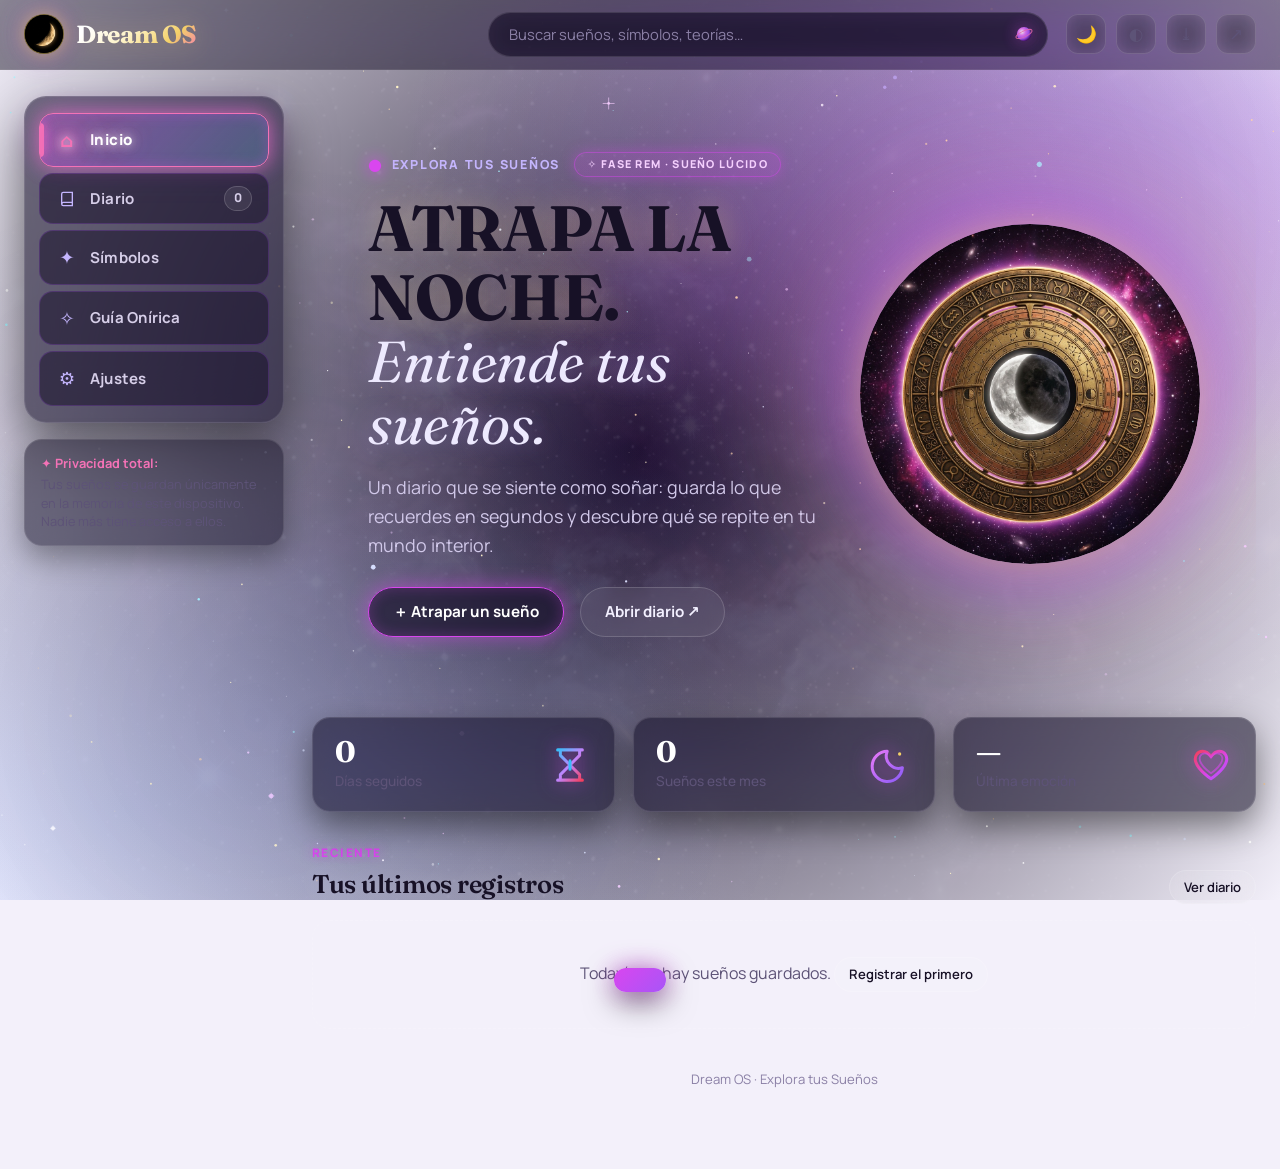
==== commit 0bbab53d: "feat: interfaz 100% orientada a usuario, botones neon sin deformacion, guia onirica y lenguaje claro" ====
--- a/index.html
+++ b/index.html
@@ -114,29 +114,19 @@
           <span>Símbolos</span>
         </button>
         <button class="nav-item" data-view="metodo">
-          <span class="nav-ic">
-            <svg viewBox="0 0 24 24" width="16" height="16" fill="none" stroke="currentColor" stroke-width="2">
-              <circle cx="12" cy="12" r="10"/>
-              <polygon points="16.24 7.76 14.12 14.12 7.76 16.24 9.88 9.88 16.24 7.76"/>
-            </svg>
-          </span>
-          <span>Método</span>
+          <span class="nav-ic">✧</span>
+          <span>Guía Onírica</span>
         </button>
         <button class="nav-item" data-view="ajustes">
-          <span class="nav-ic">
-            <svg viewBox="0 0 24 24" width="16" height="16" fill="none" stroke="currentColor" stroke-width="2">
-              <circle cx="12" cy="12" r="3"/>
-              <path d="M19.4 15a1.65 1.65 0 0 0 .33 1.82l.06.06a2 2 0 0 1 0 2.83 2 2 0 0 1-2.83 0l-.06-.06a1.65 1.65 0 0 0-1.82-.33 1.65 1.65 0 0 0-1 1.51V21a2 2 0 0 1-2 2 2 2 0 0 1-2-2v-.09A1.65 1.65 0 0 0 9 19.4a1.65 1.65 0 0 0-1.82.33l-.06.06a2 2 0 0 1-2.83 0 2 2 0 0 1 0-2.83l.06-.06a1.65 1.65 0 0 0 .33-1.82 1.65 1.65 0 0 0-1.51-1H3a2 2 0 0 1-2-2 2 2 0 0 1 2-2h.09A1.65 1.65 0 0 0 4.6 9a1.65 1.65 0 0 0-.33-1.82l-.06-.06a2 2 0 0 1 0-2.83 2 2 0 0 1 2.83 0l.06.06a1.65 1.65 0 0 0 1.82.33H9a1.65 1.65 0 0 0 1-1.51V3a2 2 0 0 1 2-2 2 2 0 0 1 2 2v.09a1.65 1.65 0 0 0 1 1.51 1.65 1.65 0 0 0 1.82-.33l.06-.06a2 2 0 0 1 2.83 0 2 2 0 0 1 0 2.83l-.06.06a1.65 1.65 0 0 0-.33 1.82V9a1.65 1.65 0 0 0 1.51 1H21a2 2 0 0 1 2 2 2 2 0 0 1-2 2h-.09a1.65 1.65 0 0 0-1.51 1z"/>
-            </svg>
-          </span>
-          <span>Ajustes y datos</span>
+          <span class="nav-ic">⚙</span>
+          <span>Ajustes</span>
         </button>
       </nav>
     </div>
 
     <!-- Tarjeta de Privacidad Local -->
     <div class="side-privacy-card">
-      <b>Privacidad local.</b> Todo se ve en este dispositivo (IndexedDB). Sin cuentas, sin nube, sin IA remota por defecto.
+      <b style="color:#f472b6">✦ Privacidad total:</b> Tus sueños se guardan únicamente en la memoria de este dispositivo. Nadie más tiene acceso a ellos.
     </div>
   </aside>
 
@@ -283,50 +273,66 @@
     </section>
 
     <!-- Vista Conocimiento / Símbolos -->
-    <section class="view" id="view-conocimiento" aria-label="Conocimiento">
+    <section class="view" id="view-conocimiento" aria-label="Símbolos">
       <div class="section-head">
         <div>
-          <div class="kicker">Biblioteca de símbolos</div>
-          <h2>¿Qué soñaste?</h2>
-          <p class="muted" id="kbMeta">Toca un símbolo para ver sus lecturas.</p>
+          <div class="kicker">Diccionario de sueños</div>
+          <h2>Explora los Símbolos</h2>
+          <p class="muted" id="kbMeta">Busca cualquier elemento de tu sueño para descubrir su significado e interpretaciones.</p>
         </div>
       </div>
       <div class="toolbar">
-        <input id="symbolSearch" type="search" placeholder="Buscar símbolo o concepto (ej. agua, volar, sombra)…" aria-label="Buscar símbolo">
+        <input id="symbolSearch" type="search" placeholder="Buscar símbolo (ej. agua, volar, caída, laberinto, mar)…" aria-label="Buscar símbolo">
         <select id="categoryFilter" aria-label="Filtrar categoría">
-          <option value="">Todas las categorías</option>
-          <option value="símbolo">Símbolos</option>
-          <option value="ciencia">Ciencia y cognición</option>
-          <option value="psicología">Psicología profunda</option>
-          <option value="historia">Historia y tradición</option>
-          <option value="método">Método</option>
+          <option value="">Todos los símbolos</option>
+          <option value="símbolo">Símbolos y elementos</option>
+          <option value="psicología">Psicología y arquetipos</option>
+          <option value="ciencia">Mente y cognición</option>
+          <option value="historia">Tradición y cultura</option>
         </select>
-        <span class="tag" id="knowledgeCount">0 entradas</span>
+        <span class="tag" id="knowledgeCount">0 símbolos</span>
       </div>
       <div id="knowledgeGrid" class="dreams"></div>
     </section>
 
-    <!-- Vista Método -->
-    <section class="view" id="view-metodo" aria-label="Método">
+    <!-- Vista Guía Onírica -->
+    <section class="view" id="view-metodo" aria-label="Guía Onírica">
       <div class="section-head">
         <div>
-          <div class="kicker">Cómo interpretar</div>
-          <h2>Método de análisis</h2>
-          <p class="muted">El relato primero; las hipótesis después, con procedencia.</p>
-        </div>
-      </div>
+          <div class="kicker">Claves y consejos</div>
+          <h2>Guía Onírica</h2>
+          <p class="muted">Técnicas sencillas para recordar tus sueños, experimentar lucidez y entender su significado.</p>
+        </div>
+      </div>
+      
+      <div class="panel" style="margin-bottom: 18px;">
+        <h3 style="font-family: var(--font-display); font-size: 1.28rem; color: #f4d068; margin-bottom: 10px;">1. Cómo recordar más sueños al despertar</h3>
+        <p class="muted" style="line-height: 1.6;">El 90% de los sueños se desvanece en los primeros 10 minutos de vigilia. Para atraparlos fácilmente:</p>
+        <ul style="padding-left:20px;margin-top:10px;line-height:1.7" class="muted">
+          <li><b>Quédate inmóvil:</b> Al abrir los ojos, no te muevas ni mires el reloj. Rebobina la última escena mental antes de levantarte.</li>
+          <li><b>Apunta al instante:</b> Abre Dream OS y guarda aunque sea una palabra, persona o emoción. El resto de la historia suele brotar solo.</li>
+          <li><b>Aprovecha la mañana:</b> Los sueños más vívidos y fáciles de recordar ocurren en las últimas dos horas de sueño nocturno.</li>
+        </ul>
+      </div>
+
+      <div class="panel" style="margin-bottom: 18px;">
+        <h3 style="font-family: var(--font-display); font-size: 1.28rem; color: #f472b6; margin-bottom: 10px;">2. El arte de los Sueños Lúcidos</h3>
+        <p class="muted" style="line-height: 1.6;">Un sueño lúcido ocurre cuando te das cuenta conscientemente de que estás soñando mientras continúas dentro de la experiencia.</p>
+        <ul style="padding-left:20px;margin-top:10px;line-height:1.7" class="muted">
+          <li><b>Chequeos de realidad:</b> Durante el día, pregúntate con frecuencia: <i>«¿Estoy soñando ahora?»</i> y mira las palmas de tus manos o lee dos veces un texto. En un sueño, los textos cambian al mirarlos por segunda vez.</li>
+          <li><b>Intención antes de dormir (MILD):</b> Justo antes de conciliar el sueño, repite mentalmente: <i>«Esta noche me daré cuenta de que estoy soñando»</i> mientras visualizas un sueño reciente.</li>
+          <li><b>Mantén la calma:</b> Al tomar conciencia dentro del sueño, no te emociones en exceso. Frota tus manos en el sueño para anclar la estabilidad antes de explorar.</li>
+        </ul>
+      </div>
+
       <div class="panel">
-        <h2>Cómo leo tu sueño</h2>
-        <p class="muted">Leo tus palabras, encuentro símbolos y te muestro lecturas de distintas escuelas con sus fuentes. Todo ocurre en tu dispositivo, sin IA remota. Si hay poco material, te lo digo y te pregunto.</p>
+        <h3 style="font-family: var(--font-display); font-size: 1.28rem; color: #38bdf8; margin-bottom: 10px;">3. Cómo interpretar tus sueños</h3>
+        <p class="muted" style="line-height: 1.6;">Tu subconsciente se comunica a través de metáforas visuales, emociones intensas y asociaciones personales:</p>
         <ul style="padding-left:20px;margin-top:10px;line-height:1.7" class="muted">
-          <li>Observación ≠ hipótesis ≠ asociación personal.</li>
-          <li>Cada lectura indica escuela, elementos que la motivan y fuente.</li>
-          <li>Nunca diagnósticos, presagios ni afirmaciones sobre terceros.</li>
+          <li><b>La emoción es tu mejor guía:</b> La sensación que experimentaste (alivio, miedo, paz, asombro) casi siempre refleja cómo vives un desafío o cambio en tu vida presente.</li>
+          <li><b>Consulta el diccionario de símbolos:</b> Usa nuestra sección de Símbolos para descubrir cómo la psicología y la sabiduría tradicional han interpretado elementos como el agua, el vuelo o los laberintos.</li>
+          <li><b>Tu intuición manda:</b> La interpretación más certera es siempre aquella que resuena profundamente con tu momento vital.</li>
         </ul>
-      </div>
-      <div class="panel" style="margin-top:14px">
-        <h2>Pipeline de Análisis</h2>
-        <p class="muted">Captura → Normalización → Extracción → Recuperación → Análisis por perspectivas → Síntesis → Validación → Presentación → Persistencia. El texto original nunca se modifica.</p>
       </div>
     </section>
 
@@ -334,41 +340,42 @@
     <section class="view" id="view-ajustes" aria-label="Ajustes">
       <div class="section-head">
         <div>
-          <div class="kicker">Control de datos</div>
+          <div class="kicker">Preferencias</div>
           <h2>Ajustes y privacidad</h2>
         </div>
       </div>
       <div class="panel">
-        <h2>Datos guardados</h2>
-        <p class="muted" id="storageSummary">…</p>
-        <div class="formactions">
-          <button class="btn btn-hero-primary" id="exportBtn">Exportar copia JSON</button>
-          <label class="btn btn-hero-ghost" for="importFile" style="cursor:pointer">Importar JSON</label>
+        <h3 style="font-family: var(--font-display); font-size: 1.2rem; color: #ffffff; margin-bottom: 6px;">Copia de seguridad de tus sueños</h3>
+        <p class="muted" id="storageSummary">Tus sueños se guardan de forma segura y privada en este dispositivo.</p>
+        <div class="formactions" style="margin-top: 14px;">
+          <button class="btn btn-hero-primary" id="exportBtn">Exportar copia de seguridad</button>
+          <label class="btn btn-hero-ghost" for="importFile" style="cursor:pointer">Restaurar copia</label>
           <input id="importFile" type="file" accept=".json,application/json" hidden>
-          <button class="small" id="wipeBtn" style="border-color:rgba(239,68,68,0.4);color:#fca5a5">Borrar todo</button>
-        </div>
-      </div>
-      <div class="panel" style="margin-top:14px">
-        <h2>Tema de visualización</h2>
+          <button class="small" id="wipeBtn" style="border-color:rgba(239,68,68,0.4);color:#fca5a5">Borrar todos mis sueños</button>
+        </div>
+      </div>
+      <div class="panel" style="margin-top:16px">
+        <h3 style="font-family: var(--font-display); font-size: 1.2rem; color: #ffffff; margin-bottom: 6px;">Tema y visualización</h3>
+        <p class="muted" style="margin-bottom: 12px;">Selecciona el aspecto visual que mejor acompañe tu lectura nocturna o diurna.</p>
         <div class="formactions">
           <button class="small" data-theme="system">Automático</button>
-          <button class="small" data-theme="dark">Oscuro (Espacial)</button>
-          <button class="small" data-theme="light">Claro</button>
-        </div>
-      </div>
-      <div class="panel" style="margin-top:14px">
-        <h2>Atmósfera sonora</h2>
-        <p class="muted">Drone nocturno generativo (WebAudio, sin archivos externos). Con movimiento reducido del sistema, los efectos se atenúan automáticamente.</p>
+          <button class="small" data-theme="dark">Espacio Cósmico (Oscuro)</button>
+          <button class="small" data-theme="light">Luz Suave (Claro)</button>
+        </div>
+      </div>
+      <div class="panel" style="margin-top:16px">
+        <h3 style="font-family: var(--font-display); font-size: 1.2rem; color: #ffffff; margin-bottom: 6px;">Ambiente sonoro de relajación</h3>
+        <p class="muted" style="margin-bottom: 12px;">Frecuencia onírica envolvente a 432 Hz para calmar la mente y facilitar la desconexión antes de dormir.</p>
         <div class="formactions">
-          <button class="btn btn-hero-ghost" id="soundToggle" aria-pressed="false">🌙 Activar ambiente sonoro</button>
-        </div>
-      </div>
-      <div class="panel" style="margin-top:14px">
-        <h2>Alcance y Principios</h2>
-        <ul style="padding-left:20px;margin-top:10px;line-height:1.7" class="muted">
-          <li>IndexedDB local, Service Worker offline, sin red obligatoria.</li>
-          <li>Sin IA remota. Tus sueños nunca salen de tu navegador.</li>
-          <li>Dictado por voz solo si el navegador la ofrece de manera nativa.</li>
+          <button class="btn btn-hero-ghost" id="soundToggle" aria-pressed="false">🌙 Activar sonido de relajación</button>
+        </div>
+      </div>
+      <div class="panel" style="margin-top:16px">
+        <h3 style="font-family: var(--font-display); font-size: 1.2rem; color: #ffffff; margin-bottom: 6px;">Tu privacidad es lo primero</h3>
+        <ul style="padding-left:20px;margin-top:8px;line-height:1.7" class="muted">
+          <li><b>100% privado:</b> Todo lo que escribes permanece exclusivamente en tu dispositivo.</li>
+          <li><b>Sin conexión necesaria:</b> Dream OS funciona perfectamente en modo avión o sin cobertura.</li>
+          <li><b>Sin registros obligatorios:</b> No necesitas crear cuentas ni compartir datos personales para usarla.</li>
         </ul>
       </div>
     </section>
@@ -394,54 +401,55 @@
       <h2 id="modalTitle">Registrar un sueño</h2>
       <button class="icon-btn" id="closeModal" aria-label="Cerrar">✕</button>
     </div>
-    <p class="muted" style="margin-bottom:14px">Guarda fragmentos. Solo el título es obligatorio. <button class="small" id="voiceBtn" hidden>🎙 Dictar</button> <span class="muted" id="voiceNote"></span></p>
+    <p class="muted" style="margin-bottom:14px">Anota lo que recuerdes, aunque sea una sola escena, emoción o detalle. <button class="small" id="voiceBtn" hidden>🎙 Dictar</button> <span class="muted" id="voiceNote"></span></p>
     <form id="dreamForm">
       <input type="hidden" id="dreamId">
       <div class="formgrid">
         <div class="field">
-          <label for="dreamTitle">Título *</label>
-          <input id="dreamTitle" required maxlength="120" placeholder="El río que sube…">
+          <label for="dreamTitle">Título del sueño *</label>
+          <input id="dreamTitle" required maxlength="120" placeholder="Ej: El vuelo sobre el mar…">
         </div>
         <div class="field">
           <label for="dreamDate">Fecha</label>
           <input id="dreamDate" type="date">
         </div>
         <div class="field">
-          <label for="dreamQuality">Calidad (1-10)</label>
+          <label for="dreamQuality">Claridad / Vivacidad (1-10)</label>
           <input id="dreamQuality" type="number" min="1" max="10" placeholder="7">
         </div>
         <div class="field">
-          <label for="dreamStress">Estrés previo (1-10)</label>
-          <input id="dreamStress" type="number" min="1" max="10" placeholder="5">
+          <label for="dreamStress">Cansancio o estrés previo (1-10)</label>
+          <input id="dreamStress" type="number" min="1" max="10" placeholder="4">
         </div>
         <div class="field">
           <label for="dreamEmotion">Emoción principal</label>
           <select id="dreamEmotion">
             <option value="">Sin indicar</option>
+            <option>Asombro</option>
+            <option>Alegría</option>
+            <option>Calma</option>
             <option>Miedo</option>
-            <option>Alegría</option>
             <option>Tristeza</option>
             <option>Confusión</option>
-            <option>Calma</option>
             <option>Sorpresa</option>
             <option>Otra</option>
           </select>
         </div>
         <div class="field">
-          <label for="dreamTags">Etiquetas (comas)</label>
-          <input id="dreamTags" placeholder="agua, río, casa">
+          <label for="dreamTags">Palabras clave (separadas por comas)</label>
+          <input id="dreamTags" placeholder="agua, volar, mar, noche">
         </div>
         <div class="field full">
-          <label for="dreamStory">Relato</label>
-          <textarea id="dreamStory" placeholder="Lo que recuerdes, aunque sean escenas sueltas…"></textarea>
+          <label for="dreamStory">Relato del sueño</label>
+          <textarea id="dreamStory" placeholder="Describe lo que recuerdes: escenarios, personas, objetos o lo que sentiste…"></textarea>
         </div>
         <div class="field full">
-          <label for="dreamReflection">Asociaciones personales (opcional)</label>
-          <textarea id="dreamReflection" style="min-height:70px" placeholder="¿Qué te evoca? ¿Con qué de estos días conecta?"></textarea>
+          <label for="dreamReflection">Reflexiones o notas personales (opcional)</label>
+          <textarea id="dreamReflection" style="min-height:70px" placeholder="¿Qué te sugiere este sueño? ¿Con qué aspecto de tu momento actual conecta?"></textarea>
         </div>
       </div>
       <div class="formactions" style="margin-top:20px">
-        <button class="btn btn-hero-primary" type="submit">Guardar en este dispositivo</button>
+        <button class="btn btn-hero-primary" type="submit">＋ Guardar sueño</button>
         <button class="btn btn-hero-ghost" type="button" id="cancelModal">Cancelar</button>
       </div>
     </form>
--- a/css/app.css
+++ b/css/app.css
@@ -361,50 +361,89 @@
 .nav-item {
   display: flex;
   align-items: center;
-  gap: 10px;
-  padding: 11px 14px;
+  gap: 12px;
+  padding: 12px 16px;
   border-radius: 14px;
-  color: var(--text-muted);
-  font-weight: 600;
-  font-size: 0.92rem;
+  color: #d6cee8;
+  font-weight: 700;
+  font-size: 0.94rem;
+  letter-spacing: 0.015em;
   text-align: left;
-  border: 1px solid transparent;
-  transition: all var(--dur-fast) var(--ease-spring);
+  background: rgba(22, 16, 40, 0.55);
+  border: 1px solid rgba(168, 85, 247, 0.22);
+  transition: border-color 0.2s ease, box-shadow 0.2s ease, background 0.2s ease, color 0.2s ease;
   position: relative;
+  overflow: hidden;
+  box-sizing: border-box;
+  width: 100%;
 }
 
 .nav-item:hover {
-  color: #fff;
-  background: rgba(255, 255, 255, 0.06);
-  border-color: rgba(255, 255, 255, 0.1);
-  transform: translateX(3px);
+  color: #ffffff;
+  background: rgba(38, 22, 68, 0.7);
+  border-color: rgba(244, 114, 182, 0.65);
+  box-shadow: 0 0 16px rgba(217, 70, 239, 0.4), inset 0 0 10px rgba(217, 70, 239, 0.2);
+  text-shadow: 0 0 8px rgba(255, 255, 255, 0.5);
 }
 
 .nav-item.active {
   color: #ffffff;
-  background: linear-gradient(135deg, rgba(255, 255, 255, 0.14) 0%, rgba(139, 92, 246, 0.22) 50%, rgba(217, 70, 239, 0.18) 100%);
-  border-color: rgba(255, 255, 255, 0.26);
-  box-shadow: 0 4px 20px rgba(0, 0, 0, 0.35), inset 0 0 14px rgba(255, 255, 255, 0.12);
-  font-weight: 700;
+  background: linear-gradient(135deg, rgba(217, 70, 239, 0.25) 0%, rgba(139, 92, 246, 0.28) 50%, rgba(56, 189, 248, 0.18) 100%);
+  border: 1.5px solid #f472b6;
+  box-shadow: 0 0 18px rgba(244, 114, 182, 0.65), 0 0 32px rgba(168, 85, 247, 0.4), inset 0 0 14px rgba(217, 70, 239, 0.3);
+  font-weight: 800;
+  letter-spacing: 0.025em;
+  text-shadow: 0 0 10px rgba(255, 255, 255, 0.8), 0 0 20px rgba(244, 114, 182, 0.6);
+}
+
+.nav-item.active::before {
+  content: "";
+  position: absolute;
+  left: 0;
+  top: 18%;
+  bottom: 18%;
+  width: 4px;
+  border-radius: 0 4px 4px 0;
+  background: #f472b6;
+  box-shadow: 0 0 10px #f472b6, 0 0 16px #d946ef;
 }
 
 .nav-ic {
   display: grid;
   place-items: center;
-  width: 20px;
-  font-size: 1.05rem;
-  color: inherit;
+  width: 22px;
+  font-size: 1.15rem;
+  color: #c4b5fd;
+  transition: all 0.2s ease;
+}
+
+.nav-item:hover .nav-ic {
+  color: #f472b6;
+  filter: drop-shadow(0 0 8px #f472b6);
+}
+
+.nav-item.active .nav-ic {
+  color: #f472b6;
+  filter: drop-shadow(0 0 8px #f472b6) drop-shadow(0 0 14px #d946ef);
 }
 
 .count {
   margin-left: auto;
   background: rgba(255, 255, 255, 0.08);
-  border: 1px solid rgba(255, 255, 255, 0.14);
-  padding: 2px 8px;
+  border: 1px solid rgba(255, 255, 255, 0.16);
+  padding: 2px 9px;
   border-radius: var(--radius-pill);
   font-size: 0.76rem;
-  font-weight: 700;
-  color: var(--text-muted);
+  font-weight: 800;
+  color: #d6cee8;
+  transition: all 0.2s ease;
+}
+
+.nav-item.active .count {
+  background: rgba(244, 114, 182, 0.25);
+  border-color: #f472b6;
+  color: #ffffff;
+  box-shadow: 0 0 10px rgba(244, 114, 182, 0.5);
 }
 
 .side-privacy-card {
@@ -1160,23 +1199,26 @@
     max-width: 20%;
     box-sizing: border-box;
     background: transparent;
-    border: none;
-    color: var(--text-muted);
+    border: 1px solid transparent;
+    color: #b3a7d1;
     display: flex;
     flex-direction: column;
     align-items: center;
     justify-content: center;
-    gap: 2px;
-    font-size: 0.65rem;
+    gap: 3px;
+    font-size: 0.68rem;
     font-weight: 700;
-    padding: 6px 1px;
-    border-radius: 10px;
+    padding: 6px 2px;
+    border-radius: 12px;
     min-height: 52px;
     overflow: hidden;
+    transition: all 0.2s ease;
   }
   
   .tabbar button span {
-    font-size: 1.2rem;
+    font-size: 1.25rem;
+    line-height: 1;
+    transition: transform 0.2s ease, filter 0.2s ease, color 0.2s ease;
   }
 
   .tabbar button small {
@@ -1186,25 +1228,40 @@
     white-space: nowrap;
     width: 100%;
     text-align: center;
-    font-size: 0.65rem;
+    font-size: 0.68rem;
+    letter-spacing: 0.01em;
   }
   
   .tabbar button.active {
-    color: #fff;
-    background: linear-gradient(135deg, rgba(255, 255, 255, 0.1) 0%, rgba(217, 70, 239, 0.2) 100%);
-    box-shadow: 0 0 16px rgba(217, 70, 239, 0.4);
+    color: #ffffff;
+    background: linear-gradient(135deg, rgba(217, 70, 239, 0.22) 0%, rgba(99, 102, 241, 0.25) 100%);
+    border: 1.5px solid #f472b6;
+    box-shadow: 0 0 16px rgba(244, 114, 182, 0.65), inset 0 0 10px rgba(217, 70, 239, 0.3);
+  }
+
+  .tabbar button.active span {
+    color: #f472b6;
+    filter: drop-shadow(0 0 8px #f472b6);
+  }
+
+  .tabbar button.active small {
+    color: #ffffff;
+    font-weight: 800;
+    text-shadow: 0 0 8px rgba(255, 255, 255, 0.8), 0 0 14px rgba(244, 114, 182, 0.6);
   }
   
   .tabbar .cta-dot {
-    background: linear-gradient(135deg, var(--neon-cyan), var(--neon-magenta));
-    width: 38px;
-    height: 26px;
+    background: linear-gradient(135deg, #38bdf8, #f472b6);
+    width: 40px;
+    height: 28px;
     border-radius: var(--radius-pill);
     display: grid;
     place-items: center;
-    color: #fff !important;
-    box-shadow: 0 0 16px rgba(217, 70, 239, 0.6);
-    font-size: 1rem !important;
+    color: #ffffff !important;
+    border: 1.5px solid #ffffff;
+    box-shadow: 0 0 16px rgba(244, 114, 182, 0.8), 0 0 28px rgba(56, 189, 248, 0.5);
+    font-size: 1.1rem !important;
+    font-weight: 900;
   }
 
   /* Toast por encima de la barra inferior móvil */
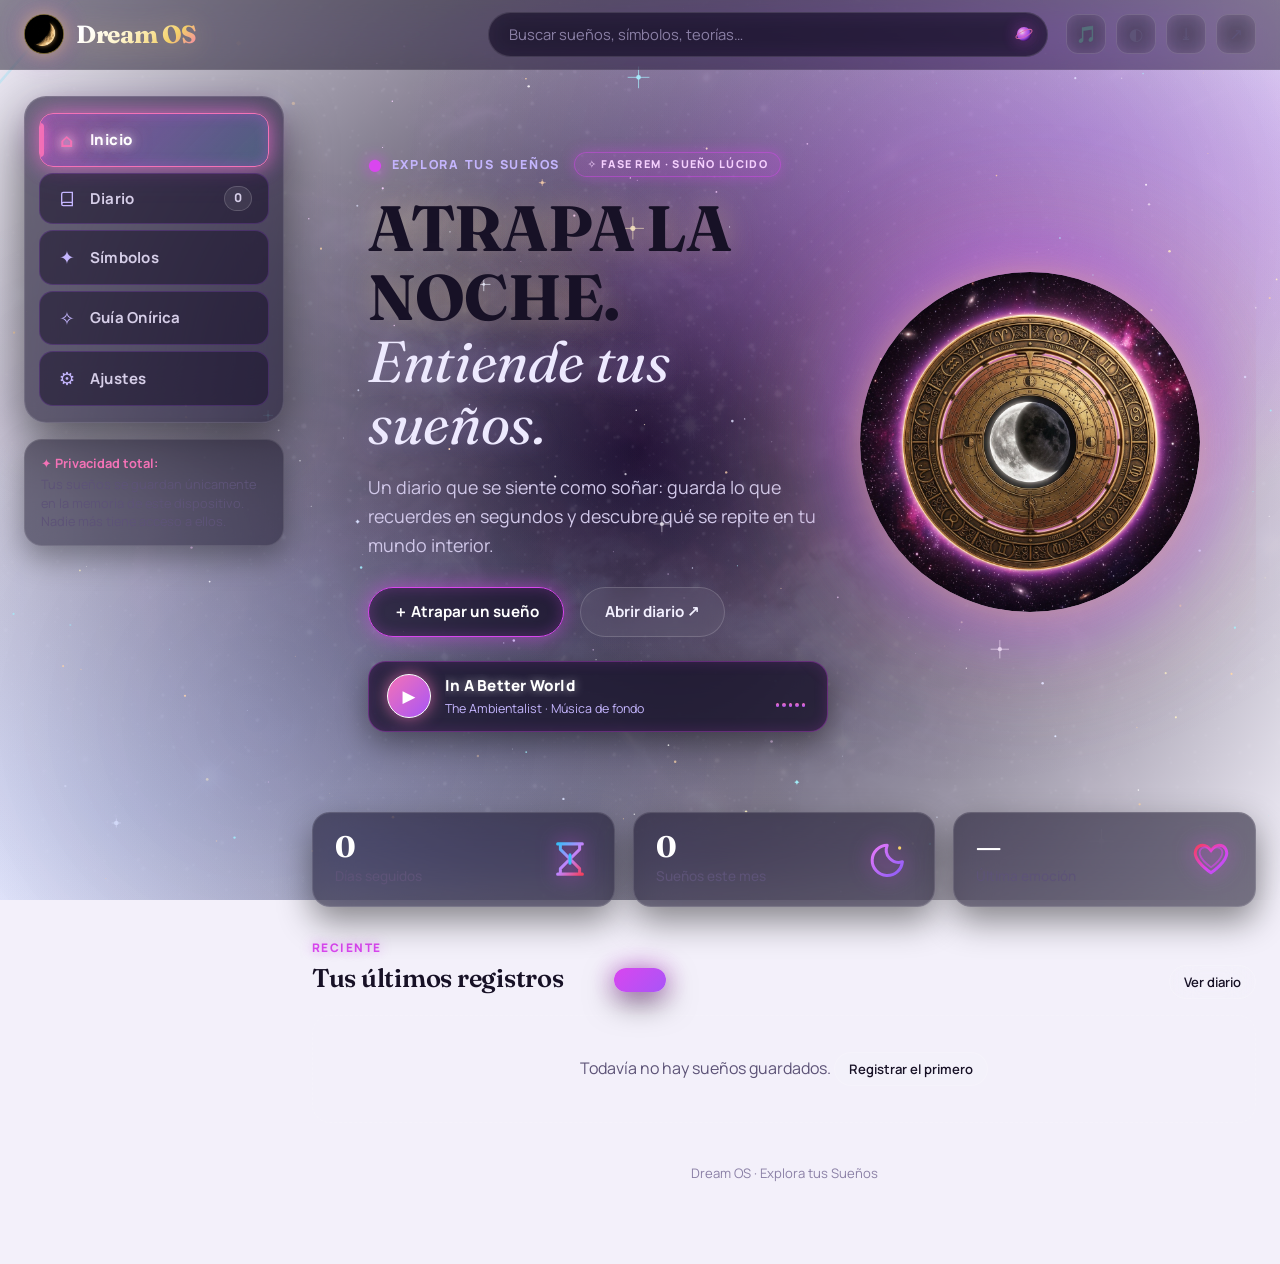
==== commit 4bd6ffe3: "feat: musica de fondo In A Better World con reproductor en inicio y autoplay" ====
--- a/index.html
+++ b/index.html
@@ -77,8 +77,8 @@
       </span>
     </div>
     <div class="top-actions">
-      <button class="icon-btn sound-toggle-btn" id="soundToggleTop" aria-label="Ambiente sonoro onírico" title="Ambiente sonoro onírico (Drone 432Hz)">
-        <span class="sound-icon-idle">🌙</span>
+      <button class="icon-btn sound-toggle-btn" id="soundToggleTop" aria-label="Música de fondo" title="Música de fondo: The Ambientalist - In A Better World">
+        <span class="sound-icon-idle">🎵</span>
         <span class="sound-wave-bars" aria-hidden="true">
           <span></span><span></span><span></span>
         </span>
@@ -149,6 +149,20 @@
             <button class="btn btn-hero-primary" data-new>＋ Atrapar un sueño</button>
             <button class="btn btn-hero-ghost" data-goto="diario">Abrir diario ↗</button>
           </div>
+
+          <!-- Reproductor de Música Onírica en el Inicio -->
+          <div class="music-banner-hero" id="musicBannerHero">
+            <button class="music-play-btn" id="musicHeroToggle" aria-label="Reproducir música onírica" title="Reproducir música">
+              <span class="music-btn-icon" id="musicHeroIcon">▶</span>
+            </button>
+            <div class="music-info">
+              <div class="music-track-title">In A Better World</div>
+              <div class="music-artist-name">The Ambientalist · Música de fondo</div>
+            </div>
+            <div class="music-wave-bars" id="musicWaveBars" aria-hidden="true">
+              <span></span><span></span><span></span><span></span><span></span>
+            </div>
+          </div>
         </div>
 
         <!-- Reliquia Celestial: Astrolabio Zodiacal con Doble Halo, Rotación Continua y Parallax 3D -->
@@ -364,10 +378,10 @@
         </div>
       </div>
       <div class="panel" style="margin-top:16px">
-        <h3 style="font-family: var(--font-display); font-size: 1.2rem; color: #ffffff; margin-bottom: 6px;">Ambiente sonoro de relajación</h3>
-        <p class="muted" style="margin-bottom: 12px;">Frecuencia onírica envolvente a 432 Hz para calmar la mente y facilitar la desconexión antes de dormir.</p>
+        <h3 style="font-family: var(--font-display); font-size: 1.2rem; color: #ffffff; margin-bottom: 6px;">Música de fondo</h3>
+        <p class="muted" style="margin-bottom: 12px;"><b>The Ambientalist — In A Better World (Extended Mix)</b>. Música ambiental envolvente para acompañar tu lectura, reflexión y descanso.</p>
         <div class="formactions">
-          <button class="btn btn-hero-ghost" id="soundToggle" aria-pressed="false">🌙 Activar sonido de relajación</button>
+          <button class="btn btn-hero-ghost" id="soundToggle" aria-pressed="false">▶ Reproducir música</button>
         </div>
       </div>
       <div class="panel" style="margin-top:16px">
--- a/css/app.css
+++ b/css/app.css
@@ -589,6 +589,123 @@
   align-items: center;
   gap: 16px;
   flex-wrap: wrap;
+}
+
+/* Reproductor de Música Onírica en el Inicio */
+.music-banner-hero {
+  margin-top: 24px;
+  max-width: 480px;
+  background: rgba(18, 12, 36, 0.75);
+  border: 1.5px solid rgba(217, 70, 239, 0.35);
+  border-radius: 18px;
+  padding: 12px 18px;
+  display: flex;
+  align-items: center;
+  gap: 14px;
+  backdrop-filter: blur(20px);
+  -webkit-backdrop-filter: blur(20px);
+  box-shadow: 0 10px 30px rgba(0, 0, 0, 0.4), inset 0 0 14px rgba(217, 70, 239, 0.15);
+  transition: all 0.3s ease;
+  position: relative;
+  overflow: hidden;
+}
+
+.music-banner-hero:hover {
+  border-color: rgba(244, 114, 182, 0.65);
+  box-shadow: 0 12px 36px rgba(0, 0, 0, 0.5), 0 0 20px rgba(217, 70, 239, 0.35);
+}
+
+.music-banner-hero.playing {
+  border-color: #f472b6;
+  background: linear-gradient(135deg, rgba(32, 18, 62, 0.88) 0%, rgba(18, 12, 36, 0.88) 100%);
+  box-shadow: 0 0 22px rgba(244, 114, 182, 0.55), 0 0 45px rgba(168, 85, 247, 0.3), inset 0 0 14px rgba(217, 70, 239, 0.25);
+}
+
+.music-play-btn {
+  width: 44px;
+  height: 44px;
+  border-radius: 50%;
+  flex-shrink: 0;
+  background: linear-gradient(135deg, #f472b6 0%, #a855f7 100%);
+  border: 1.5px solid #ffffff;
+  color: #ffffff;
+  display: grid;
+  place-items: center;
+  font-size: 1.05rem;
+  cursor: pointer;
+  box-shadow: 0 0 16px rgba(244, 114, 182, 0.7);
+  transition: transform 0.2s ease, box-shadow 0.2s ease;
+}
+
+.music-play-btn:hover {
+  transform: scale(1.08);
+  box-shadow: 0 0 24px rgba(244, 114, 182, 0.95);
+}
+
+.music-play-btn:active {
+  transform: scale(0.95);
+}
+
+.music-btn-icon {
+  display: inline-block;
+  line-height: 1;
+}
+
+.music-info {
+  flex: 1;
+  min-width: 0;
+}
+
+.music-track-title {
+  font-weight: 800;
+  font-size: 0.95rem;
+  color: #ffffff;
+  letter-spacing: 0.015em;
+  white-space: nowrap;
+  overflow: hidden;
+  text-overflow: ellipsis;
+  text-shadow: 0 0 10px rgba(255, 255, 255, 0.5);
+}
+
+.music-artist-name {
+  font-size: 0.78rem;
+  color: #c4b5fd;
+  margin-top: 2px;
+  white-space: nowrap;
+  overflow: hidden;
+  text-overflow: ellipsis;
+}
+
+.music-wave-bars {
+  display: flex;
+  align-items: flex-end;
+  gap: 3px;
+  height: 22px;
+  flex-shrink: 0;
+  padding-right: 4px;
+}
+
+.music-wave-bars span {
+  width: 3.5px;
+  height: 4px;
+  background: linear-gradient(to top, #a855f7, #f472b6);
+  border-radius: 2px;
+  transition: height 0.2s ease;
+}
+
+.music-banner-hero.playing .music-wave-bars span {
+  animation: heroWave 1.2s ease-in-out infinite alternate;
+}
+
+.music-banner-hero.playing .music-wave-bars span:nth-child(1) { height: 6px; animation-delay: 0.1s; }
+.music-banner-hero.playing .music-wave-bars span:nth-child(2) { height: 18px; animation-delay: 0.35s; }
+.music-banner-hero.playing .music-wave-bars span:nth-child(3) { height: 11px; animation-delay: 0.2s; }
+.music-banner-hero.playing .music-wave-bars span:nth-child(4) { height: 21px; animation-delay: 0.45s; }
+.music-banner-hero.playing .music-wave-bars span:nth-child(5) { height: 8px; animation-delay: 0.15s; }
+
+@keyframes heroWave {
+  0% { height: 4px; }
+  100% { height: 22px; }
 }
 
 /* Botones Hero */
@@ -1623,6 +1740,27 @@
   border-color: rgba(140, 100, 220, 0.2);
 }
 
+html[data-theme="light"] .music-banner-hero {
+  background: rgba(255, 255, 255, 0.88);
+  border-color: rgba(168, 85, 247, 0.35);
+  box-shadow: 0 10px 30px rgba(0, 0, 0, 0.08);
+}
+
+html[data-theme="light"] .music-banner-hero.playing {
+  background: linear-gradient(135deg, rgba(255, 255, 255, 0.95) 0%, rgba(245, 235, 255, 0.95) 100%);
+  border-color: #d946ef;
+  box-shadow: 0 0 20px rgba(217, 70, 239, 0.3);
+}
+
+html[data-theme="light"] .music-track-title {
+  color: #171126;
+  text-shadow: none;
+}
+
+html[data-theme="light"] .music-artist-name {
+  color: #62557e;
+}
+
 @media (prefers-reduced-motion: reduce) {
   *, *::before, *::after {
     animation-duration: 0.01ms !important;
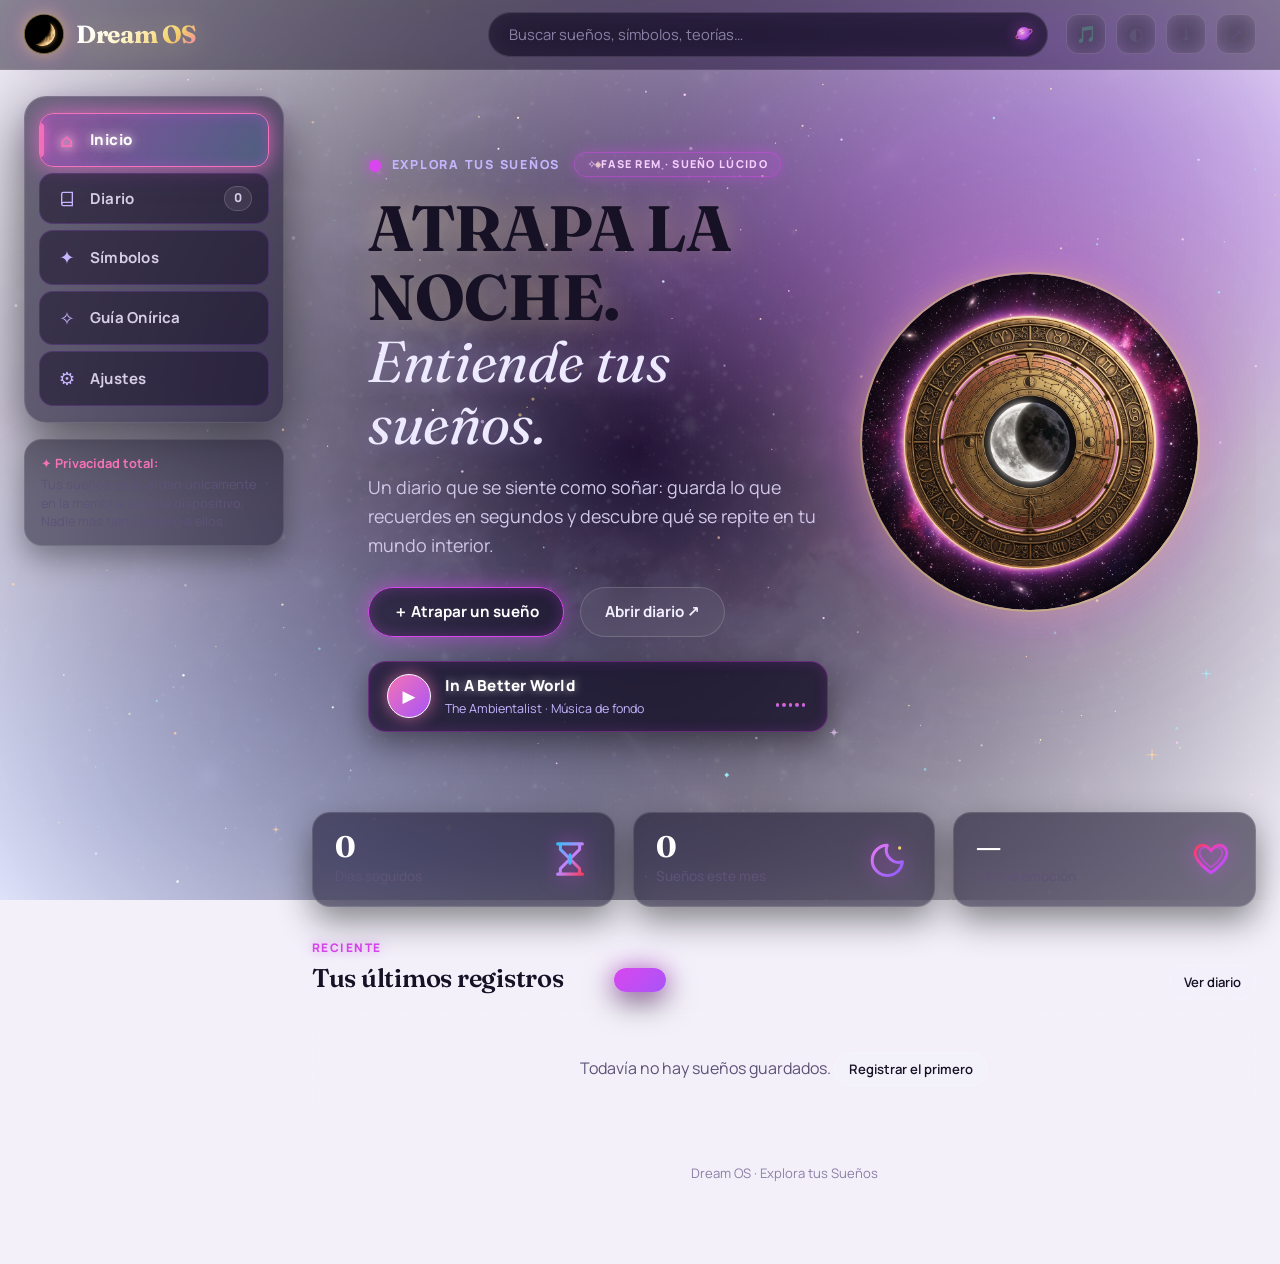
==== commit 158a3e9f: "fix: boton compartir responsive en moviles, reparar corte 3D de astrolabio, eliminar contadores de s" ====
--- a/index.html
+++ b/index.html
@@ -152,7 +152,7 @@
 
           <!-- Reproductor de Música Onírica en el Inicio -->
           <div class="music-banner-hero" id="musicBannerHero">
-            <button class="music-play-btn" id="musicHeroToggle" aria-label="Reproducir música onírica" title="Reproducir música">
+            <button class="music-play-btn" id="musicHeroToggle" aria-label="Reproducir música" title="Reproducir música">
               <span class="music-btn-icon" id="musicHeroIcon">▶</span>
             </button>
             <div class="music-info">
@@ -165,13 +165,12 @@
           </div>
         </div>
 
-        <!-- Reliquia Celestial: Astrolabio Zodiacal con Doble Halo, Rotación Continua y Parallax 3D -->
+        <!-- Reliquia Celestial: Astrolabio Zodiacal con Aura Cósmica y Rotación Continua -->
         <div class="hero-relic-slot" id="heroRelic" aria-hidden="true">
           <div class="astrolabe-halo"></div>
           <div class="astrolabe-disc" id="astrolabeDisc">
             <img src="./assets/astrolabe.jpg" alt="Reliquia celestial astrolabio" width="340" height="340" loading="eager">
           </div>
-          <div class="astrolabe-glimmer"></div>
         </div>
       </div>
 
@@ -304,7 +303,6 @@
           <option value="ciencia">Mente y cognición</option>
           <option value="historia">Tradición y cultura</option>
         </select>
-        <span class="tag" id="knowledgeCount">0 símbolos</span>
       </div>
       <div id="knowledgeGrid" class="dreams"></div>
     </section>
--- a/css/app.css
+++ b/css/app.css
@@ -776,7 +776,7 @@
   box-shadow: 0 8px 24px rgba(0, 0, 0, 0.4), 0 0 16px rgba(139, 92, 246, 0.35);
 }
 
-/* Reliquia Astrolabio Zodiacal con Rotación Continua y Parallax 3D */
+/* Reliquia Astrolabio Zodiacal con Rotación Continua y Aura Cósmica */
 .hero-relic-slot {
   flex: 0 0 auto;
   width: min(340px, 38vw);
@@ -784,25 +784,24 @@
   z-index: 2;
   display: grid;
   place-items: center;
-  perspective: 1200px;
-  transform-style: preserve-3d;
 }
 
 .astrolabe-halo {
   position: absolute;
-  inset: -22%;
+  inset: -15%;
   border-radius: 50%;
-  background: radial-gradient(circle, rgba(217, 70, 239, 0.55) 0%, rgba(139, 92, 246, 0.38) 45%, rgba(244, 208, 104, 0.15) 65%, transparent 75%);
-  filter: blur(40px);
+  background: radial-gradient(circle, rgba(217, 70, 239, 0.45) 0%, rgba(139, 92, 246, 0.28) 45%, rgba(244, 208, 104, 0.12) 65%, transparent 75%);
+  filter: blur(36px);
   pointer-events: none;
+  z-index: 1;
   animation: haloBreath 6s ease-in-out infinite alternate;
-  transition: transform 0.3s ease;
+  transition: opacity 0.4s ease;
 }
 
 @keyframes haloBreath {
-  0% { transform: scale(0.92); opacity: 0.72; filter: blur(34px); }
-  50% { transform: scale(1.08); opacity: 0.98; filter: blur(48px); }
-  100% { transform: scale(0.92); opacity: 0.72; filter: blur(34px); }
+  0% { transform: scale(0.94); opacity: 0.7; filter: blur(32px); }
+  50% { transform: scale(1.06); opacity: 0.95; filter: blur(44px); }
+  100% { transform: scale(0.94); opacity: 0.7; filter: blur(32px); }
 }
 
 .astrolabe-disc {
@@ -810,14 +809,17 @@
   aspect-ratio: 1 / 1;
   border-radius: 50%;
   position: relative;
-  box-shadow: 0 0 35px rgba(244, 208, 104, 0.45), 0 0 90px rgba(217, 70, 239, 0.4), inset 0 0 16px rgba(244, 208, 104, 0.25);
+  z-index: 2;
+  border: 2px solid rgba(244, 208, 104, 0.5);
+  box-shadow: 0 0 30px rgba(244, 208, 104, 0.35), 0 0 70px rgba(217, 70, 239, 0.3), inset 0 0 20px rgba(244, 208, 104, 0.2);
   overflow: hidden;
-  transition: transform 0.25s ease-out, box-shadow 0.4s ease;
-  will-change: transform;
+  transition: transform 0.4s cubic-bezier(0.16, 1, 0.3, 1), box-shadow 0.4s ease, border-color 0.4s ease;
 }
 
 .astrolabe-disc:hover {
-  box-shadow: 0 0 50px rgba(244, 208, 104, 0.65), 0 0 130px rgba(217, 70, 239, 0.6);
+  transform: scale(1.03);
+  border-color: rgba(244, 208, 104, 0.85);
+  box-shadow: 0 0 45px rgba(244, 208, 104, 0.65), 0 0 95px rgba(217, 70, 239, 0.5), inset 0 0 25px rgba(244, 208, 104, 0.35);
 }
 
 .astrolabe-disc img {
@@ -828,6 +830,8 @@
   border-radius: 50%;
   animation: celestialSpin 180s linear infinite;
   transform-origin: center center;
+  backface-visibility: hidden;
+  -webkit-backface-visibility: hidden;
 }
 
 @keyframes celestialSpin {
@@ -1391,8 +1395,24 @@
 }
 
 @media (max-width: 600px) {
+  .top-in {
+    padding: 8px 12px;
+  }
+  
+  .top-actions {
+    gap: 6px;
+    flex-shrink: 0;
+  }
+  
+  .icon-btn {
+    width: 36px;
+    height: 36px;
+    min-width: 36px;
+    font-size: 0.95rem;
+  }
+
   .brand-name {
-    font-size: 1.35rem;
+    font-size: 1.28rem;
   }
   
   .stats-row {
@@ -1405,10 +1425,6 @@
 }
 
 @media (max-width: 440px) {
-  #shareBtn {
-    display: none;
-  }
-  
   .top-in {
     padding: 8px 10px;
   }
@@ -1418,18 +1434,24 @@
   }
   
   .brand-orb {
-    width: 34px;
-    height: 34px;
+    width: 32px;
+    height: 32px;
   }
   
   .brand-name {
-    font-size: 1.2rem;
+    font-size: 1.18rem;
+  }
+
+  .top-actions {
+    gap: 5px;
   }
 
   .icon-btn {
-    width: 34px;
-    height: 34px;
-    font-size: 0.92rem;
+    width: 33px;
+    height: 33px;
+    min-width: 33px;
+    font-size: 0.9rem;
+    border-radius: 10px;
   }
   
   .eyebrow {
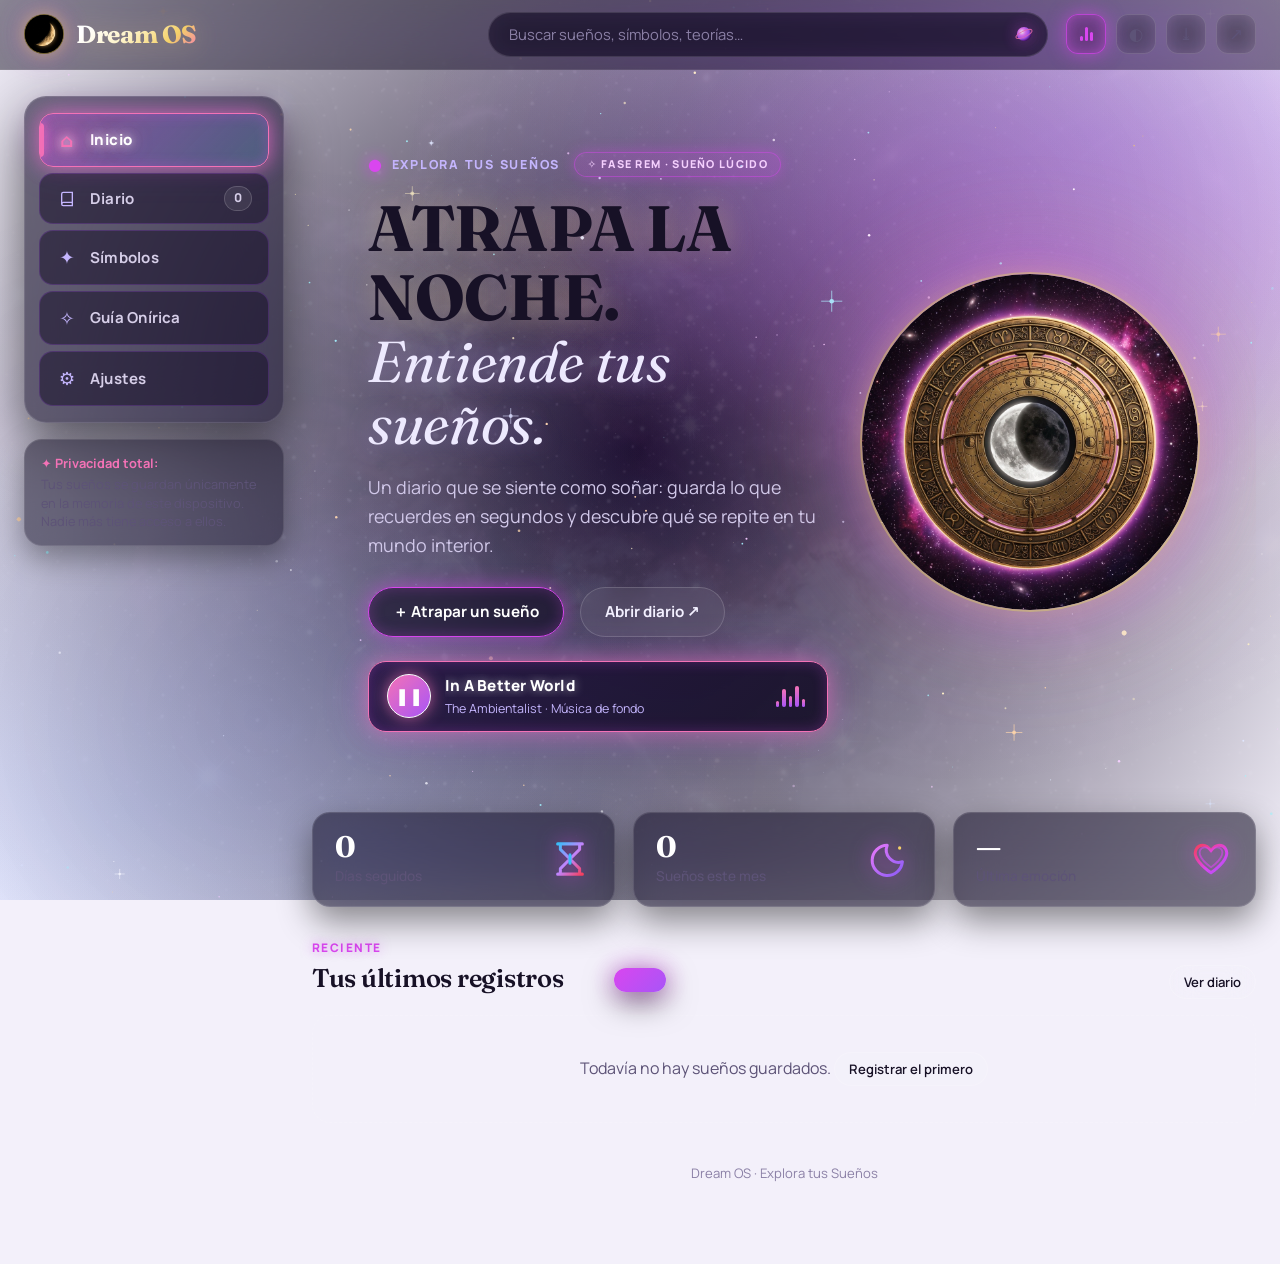
==== commit 0ddba116: "fix: reparar buscador de simbolos, anadir iconos visuales e interactividad completa" ====
--- a/index.html
+++ b/index.html
@@ -304,6 +304,19 @@
           <option value="historia">Tradición y cultura</option>
         </select>
       </div>
+      <div class="quick-chips" id="quickSymbolChips" aria-label="Símbolos populares">
+        <span class="quick-chip-label">Populares:</span>
+        <button type="button" class="quick-chip active" data-chip="">✦ Todos</button>
+        <button type="button" class="quick-chip" data-chip="agua">🌊 Agua</button>
+        <button type="button" class="quick-chip" data-chip="volar">🕊️ Volar</button>
+        <button type="button" class="quick-chip" data-chip="caída">🕳️ Caída</button>
+        <button type="button" class="quick-chip" data-chip="dientes">🦷 Dientes</button>
+        <button type="button" class="quick-chip" data-chip="serpiente">🐍 Serpiente</button>
+        <button type="button" class="quick-chip" data-chip="casa">🏡 Casa</button>
+        <button type="button" class="quick-chip" data-chip="muerte">🥀 Muerte</button>
+        <button type="button" class="quick-chip" data-chip="lúcido">✨ Lúcido</button>
+        <button type="button" class="quick-chip" data-chip="fuego">🔥 Fuego</button>
+      </div>
       <div id="knowledgeGrid" class="dreams"></div>
     </section>
 
--- a/css/app.css
+++ b/css/app.css
@@ -1783,6 +1783,242 @@
   color: #62557e;
 }
 
+/* ==========================================================================
+   Diccionario de Símbolos Oníricos - Estilo Visual y Responsive
+   ========================================================================== */
+.quick-chips {
+  display: flex;
+  align-items: center;
+  gap: 8px;
+  overflow-x: auto;
+  padding: 6px 2px 16px;
+  margin-bottom: 12px;
+  scrollbar-width: none;
+  -webkit-overflow-scrolling: touch;
+}
+.quick-chips::-webkit-scrollbar {
+  display: none;
+}
+.quick-chip-label {
+  font-size: 0.8rem;
+  color: var(--text-muted);
+  font-weight: 700;
+  text-transform: uppercase;
+  letter-spacing: 0.06em;
+  white-space: nowrap;
+  margin-right: 4px;
+}
+.quick-chip {
+  padding: 6px 14px;
+  border-radius: var(--radius-pill);
+  background: rgba(255, 255, 255, 0.05);
+  border: 1px solid rgba(255, 255, 255, 0.12);
+  color: #e2d9f3;
+  font-size: 0.84rem;
+  font-weight: 600;
+  cursor: pointer;
+  white-space: nowrap;
+  display: inline-flex;
+  align-items: center;
+  gap: 6px;
+  transition: all 0.2s cubic-bezier(0.16, 1, 0.3, 1);
+  user-select: none;
+}
+.quick-chip:hover {
+  background: rgba(217, 70, 239, 0.18);
+  border-color: rgba(217, 70, 239, 0.5);
+  color: #ffffff;
+  transform: translateY(-1px);
+}
+.quick-chip.active {
+  background: linear-gradient(135deg, rgba(217, 70, 239, 0.32), rgba(139, 92, 246, 0.32));
+  border-color: #f472b6;
+  color: #ffffff;
+  box-shadow: 0 0 14px rgba(217, 70, 239, 0.35);
+}
+
+.symbol-card {
+  position: relative;
+  overflow: hidden;
+  border-radius: 20px;
+  transition: all 0.25s cubic-bezier(0.16, 1, 0.3, 1);
+  display: flex;
+  flex-direction: column;
+}
+.symbol-card:hover {
+  border-color: rgba(244, 114, 182, 0.4);
+  box-shadow: 0 16px 36px rgba(0, 0, 0, 0.5), 0 0 25px rgba(217, 70, 239, 0.2);
+}
+.symbol-header {
+  display: flex;
+  align-items: flex-start;
+  gap: 14px;
+  margin-bottom: 12px;
+}
+.symbol-avatar {
+  width: 54px;
+  height: 54px;
+  min-width: 54px;
+  border-radius: 16px;
+  display: grid;
+  place-items: center;
+  font-size: 1.85rem;
+  background: radial-gradient(circle, rgba(255, 255, 255, 0.12) 0%, rgba(20, 14, 40, 0.6) 100%);
+  border: 1.5px solid var(--sym-color, rgba(217, 70, 239, 0.5));
+  box-shadow: 0 0 16px var(--sym-color, rgba(217, 70, 239, 0.35));
+  flex-shrink: 0;
+  transition: transform 0.3s ease;
+}
+.symbol-card:hover .symbol-avatar {
+  transform: scale(1.08) rotate(3deg);
+}
+.symbol-title-group {
+  flex: 1;
+  min-width: 0;
+}
+.symbol-tags-row {
+  display: flex;
+  gap: 6px;
+  flex-wrap: wrap;
+  margin-bottom: 6px;
+}
+.tag-symbol-badge {
+  background: rgba(244, 208, 104, 0.18) !important;
+  border-color: rgba(244, 208, 104, 0.5) !important;
+  color: #fef08a !important;
+  font-weight: 700;
+}
+.symbol-heading {
+  font-family: var(--font-display);
+  font-size: 1.25rem;
+  font-weight: 700;
+  color: #ffffff;
+  line-height: 1.25;
+  margin: 0;
+}
+.symbol-summary {
+  color: #d8cfee;
+  font-size: 0.94rem;
+  line-height: 1.6;
+  margin-bottom: 14px;
+  flex: 1;
+}
+.symbol-details {
+  background: rgba(0, 0, 0, 0.22);
+  border-radius: 14px;
+  border: 1px solid rgba(255, 255, 255, 0.08);
+  overflow: hidden;
+  margin-top: auto;
+}
+.symbol-summary-btn {
+  padding: 11px 14px;
+  cursor: pointer;
+  font-size: 0.86rem;
+  font-weight: 600;
+  color: #f5d0fe;
+  display: flex;
+  align-items: center;
+  gap: 8px;
+  user-select: none;
+  background: rgba(217, 70, 239, 0.08);
+  transition: background 0.2s ease;
+}
+.symbol-summary-btn:hover {
+  background: rgba(217, 70, 239, 0.16);
+}
+.symbol-expanded {
+  padding: 14px 16px;
+  border-top: 1px solid rgba(255, 255, 255, 0.06);
+}
+.symbol-detail-lead {
+  font-size: 0.9rem;
+  color: #e2d9f3;
+  line-height: 1.6;
+  margin-bottom: 14px;
+}
+
+/* Empty State de Búsqueda */
+.search-empty-state {
+  grid-column: 1 / -1;
+  text-align: center;
+  padding: 48px 24px;
+  background: rgba(18, 13, 34, 0.6);
+  border: 1.5px dashed rgba(217, 70, 239, 0.4);
+  border-radius: 24px;
+  backdrop-filter: blur(20px);
+}
+.empty-icon-orb {
+  font-size: 3.2rem;
+  margin-bottom: 14px;
+  display: inline-block;
+  animation: pulseGlow 3s ease-in-out infinite alternate;
+}
+.search-empty-state h4 {
+  font-family: var(--font-display);
+  font-size: 1.35rem;
+  color: #ffffff;
+  margin-bottom: 8px;
+}
+.search-empty-state p {
+  color: #c4b5fd;
+  font-size: 0.95rem;
+  max-width: 480px;
+  margin: 0 auto 20px;
+  line-height: 1.5;
+}
+.empty-quick-tags {
+  display: flex;
+  gap: 8px;
+  flex-wrap: wrap;
+  justify-content: center;
+}
+
+/* Estilos de Tema Claro */
+html[data-theme="light"] .quick-chip {
+  background: rgba(0, 0, 0, 0.04);
+  border-color: rgba(0, 0, 0, 0.12);
+  color: #4b4168;
+}
+html[data-theme="light"] .quick-chip:hover {
+  background: rgba(217, 70, 239, 0.12);
+  color: #171126;
+}
+html[data-theme="light"] .quick-chip.active {
+  background: linear-gradient(135deg, rgba(217, 70, 239, 0.2), rgba(139, 92, 246, 0.2));
+  border-color: #d946ef;
+  color: #171126;
+}
+html[data-theme="light"] .symbol-heading {
+  color: #171126;
+}
+html[data-theme="light"] .symbol-summary {
+  color: #4b4168;
+}
+html[data-theme="light"] .symbol-avatar {
+  background: radial-gradient(circle, rgba(255, 255, 255, 0.9) 0%, rgba(235, 225, 250, 0.9) 100%);
+}
+html[data-theme="light"] .symbol-details {
+  background: rgba(255, 255, 255, 0.5);
+  border-color: rgba(140, 100, 220, 0.15);
+}
+html[data-theme="light"] .symbol-summary-btn {
+  color: #7e22ce;
+  background: rgba(217, 70, 239, 0.08);
+}
+html[data-theme="light"] .symbol-detail-lead {
+  color: #3f3659;
+}
+html[data-theme="light"] .search-empty-state {
+  background: rgba(255, 255, 255, 0.85);
+  border-color: rgba(168, 85, 247, 0.35);
+}
+html[data-theme="light"] .search-empty-state h4 {
+  color: #171126;
+}
+html[data-theme="light"] .search-empty-state p {
+  color: #62557e;
+}
+
 @media (prefers-reduced-motion: reduce) {
   *, *::before, *::after {
     animation-duration: 0.01ms !important;
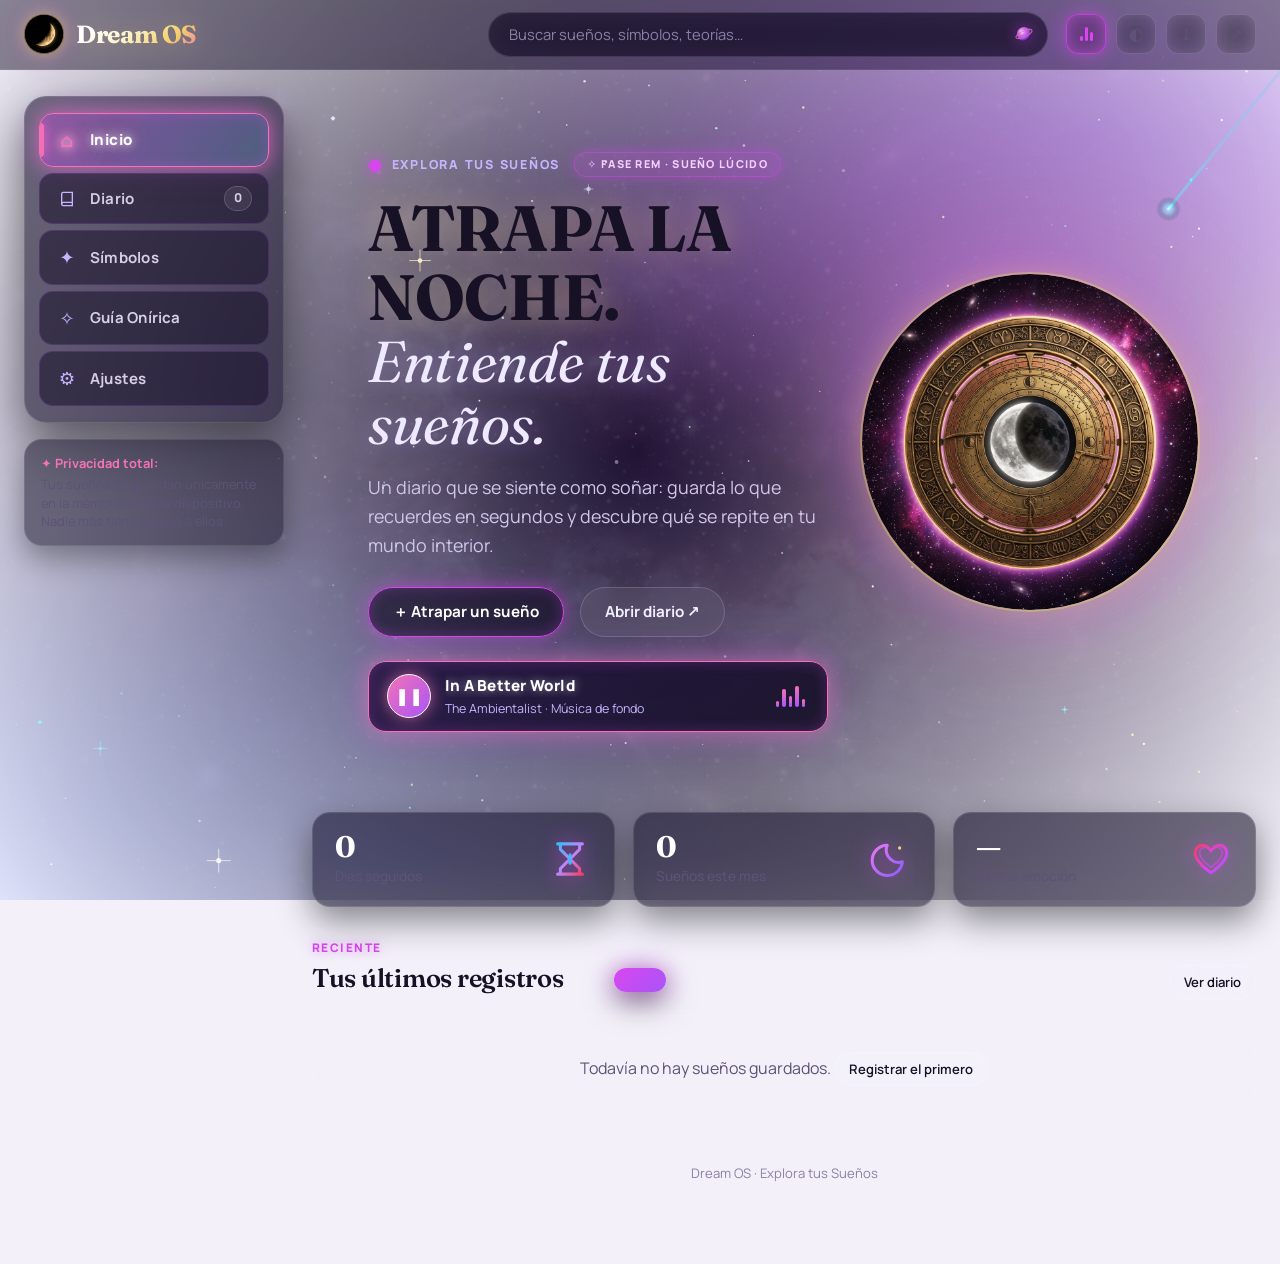
==== commit 6706cfc7: "feat: ampliar base de simbolos con lagarto, niebla, ojos y 25 simbolos esenciales, y busqueda inteli" ====
--- a/index.html
+++ b/index.html
@@ -307,12 +307,17 @@
       <div class="quick-chips" id="quickSymbolChips" aria-label="Símbolos populares">
         <span class="quick-chip-label">Populares:</span>
         <button type="button" class="quick-chip active" data-chip="">✦ Todos</button>
+        <button type="button" class="quick-chip" data-chip="lagarto">🦎 Lagarto</button>
+        <button type="button" class="quick-chip" data-chip="niebla">🌫️ Niebla</button>
+        <button type="button" class="quick-chip" data-chip="ojos">👁️ Ojos</button>
         <button type="button" class="quick-chip" data-chip="agua">🌊 Agua</button>
         <button type="button" class="quick-chip" data-chip="volar">🕊️ Volar</button>
         <button type="button" class="quick-chip" data-chip="caída">🕳️ Caída</button>
         <button type="button" class="quick-chip" data-chip="dientes">🦷 Dientes</button>
         <button type="button" class="quick-chip" data-chip="serpiente">🐍 Serpiente</button>
         <button type="button" class="quick-chip" data-chip="casa">🏡 Casa</button>
+        <button type="button" class="quick-chip" data-chip="escaleras">🪜 Escaleras</button>
+        <button type="button" class="quick-chip" data-chip="mariposa">🦋 Mariposa</button>
         <button type="button" class="quick-chip" data-chip="muerte">🥀 Muerte</button>
         <button type="button" class="quick-chip" data-chip="lúcido">✨ Lúcido</button>
         <button type="button" class="quick-chip" data-chip="fuego">🔥 Fuego</button>
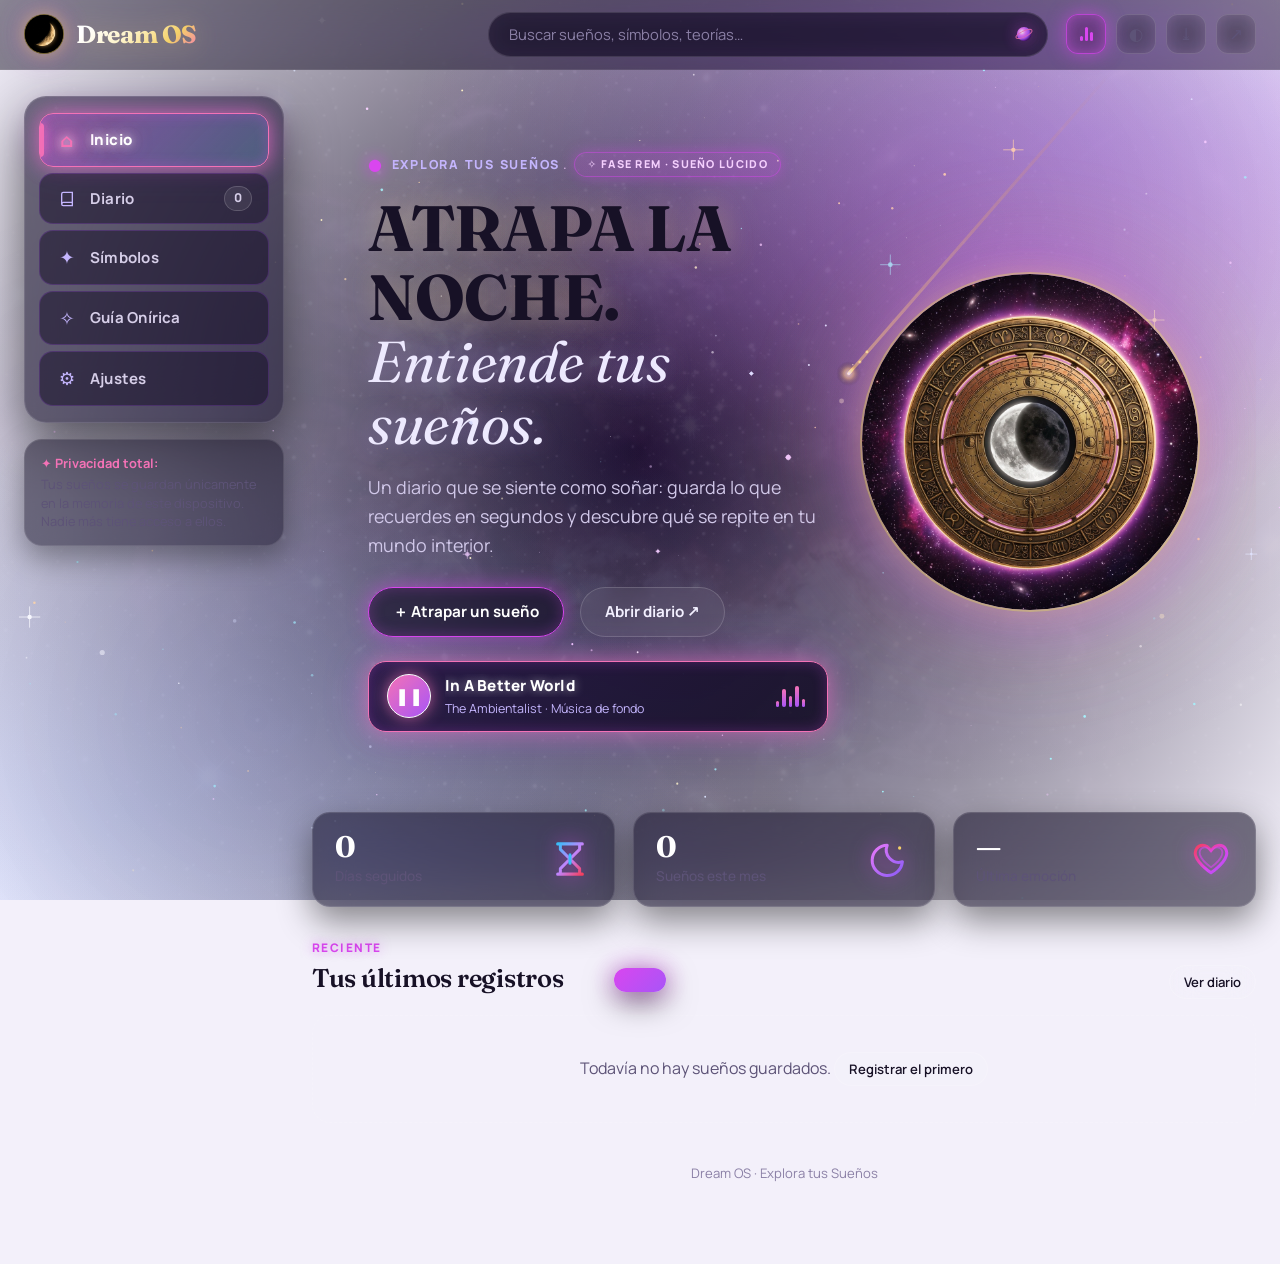
==== commit 3e9878a2: "feat: expansion enciclopedica de simbolos (animales, plantas, piedras, entornos, clima, colores, per" ====
--- a/index.html
+++ b/index.html
@@ -295,32 +295,46 @@
         </div>
       </div>
       <div class="toolbar">
-        <input id="symbolSearch" type="search" placeholder="Buscar símbolo (ej. agua, volar, caída, laberinto, mar)…" aria-label="Buscar símbolo">
+        <input id="symbolSearch" type="search" placeholder="Buscar animal, lugar, planta, clima, color, persona (ej. águila, playa, árbol, tormenta, rojo)…" aria-label="Buscar símbolo">
         <select id="categoryFilter" aria-label="Filtrar categoría">
-          <option value="">Todos los símbolos</option>
-          <option value="símbolo">Símbolos y elementos</option>
-          <option value="psicología">Psicología y arquetipos</option>
-          <option value="ciencia">Mente y cognición</option>
-          <option value="historia">Tradición y cultura</option>
+          <option value="">Todas las categorías</option>
+          <option value="animal">🐾 Animales y fauna</option>
+          <option value="lugar">📍 Lugares y paisajes</option>
+          <option value="clima">⛅ Tiempo, clima y cielo</option>
+          <option value="naturaleza">🌿 Plantas, árboles y flores</option>
+          <option value="mineral">💎 Piedras, minerales y tesoros</option>
+          <option value="persona">👤 Personas y vínculos</option>
+          <option value="color">🎨 Colores y tonos</option>
+          <option value="sensación">💫 Sensaciones y acciones</option>
+          <option value="símbolo">✦ Símbolos cotidianos</option>
+          <option value="psicología">🧠 Arquetipos y psicología</option>
+          <option value="historia">📜 Sabiduría tradicional</option>
         </select>
       </div>
       <div class="quick-chips" id="quickSymbolChips" aria-label="Símbolos populares">
-        <span class="quick-chip-label">Populares:</span>
+        <span class="quick-chip-label">Explora:</span>
         <button type="button" class="quick-chip active" data-chip="">✦ Todos</button>
+        <button type="button" class="quick-chip" data-chip="aguila">🦅 Águila</button>
+        <button type="button" class="quick-chip" data-chip="elefante">🐘 Elefante</button>
+        <button type="button" class="quick-chip" data-chip="perro">🐕 Perro</button>
+        <button type="button" class="quick-chip" data-chip="gato">🐈 Gato</button>
+        <button type="button" class="quick-chip" data-chip="arbol">🌳 Árbol</button>
+        <button type="button" class="quick-chip" data-chip="flores">🌸 Flores</button>
+        <button type="button" class="quick-chip" data-chip="piedras">🪨 Piedras</button>
+        <button type="button" class="quick-chip" data-chip="playa">🏖️ Playa</button>
+        <button type="button" class="quick-chip" data-chip="desierto">🏜️ Desierto</button>
+        <button type="button" class="quick-chip" data-chip="montaña">⛰️ Montaña</button>
+        <button type="button" class="quick-chip" data-chip="viento">🌪️ Viento</button>
+        <button type="button" class="quick-chip" data-chip="arcoiris">🌈 Arcoíris</button>
+        <button type="button" class="quick-chip" data-chip="rojo">🔴 Rojo</button>
+        <button type="button" class="quick-chip" data-chip="azul">🔵 Azul</button>
+        <button type="button" class="quick-chip" data-chip="madre">👩‍👧 Madre</button>
+        <button type="button" class="quick-chip" data-chip="ex">💔 Ex</button>
         <button type="button" class="quick-chip" data-chip="lagarto">🦎 Lagarto</button>
         <button type="button" class="quick-chip" data-chip="niebla">🌫️ Niebla</button>
         <button type="button" class="quick-chip" data-chip="ojos">👁️ Ojos</button>
-        <button type="button" class="quick-chip" data-chip="agua">🌊 Agua</button>
+        <button type="button" class="quick-chip" data-chip="dientes">🦷 Dientes</button>
         <button type="button" class="quick-chip" data-chip="volar">🕊️ Volar</button>
-        <button type="button" class="quick-chip" data-chip="caída">🕳️ Caída</button>
-        <button type="button" class="quick-chip" data-chip="dientes">🦷 Dientes</button>
-        <button type="button" class="quick-chip" data-chip="serpiente">🐍 Serpiente</button>
-        <button type="button" class="quick-chip" data-chip="casa">🏡 Casa</button>
-        <button type="button" class="quick-chip" data-chip="escaleras">🪜 Escaleras</button>
-        <button type="button" class="quick-chip" data-chip="mariposa">🦋 Mariposa</button>
-        <button type="button" class="quick-chip" data-chip="muerte">🥀 Muerte</button>
-        <button type="button" class="quick-chip" data-chip="lúcido">✨ Lúcido</button>
-        <button type="button" class="quick-chip" data-chip="fuego">🔥 Fuego</button>
       </div>
       <div id="knowledgeGrid" class="dreams"></div>
     </section>
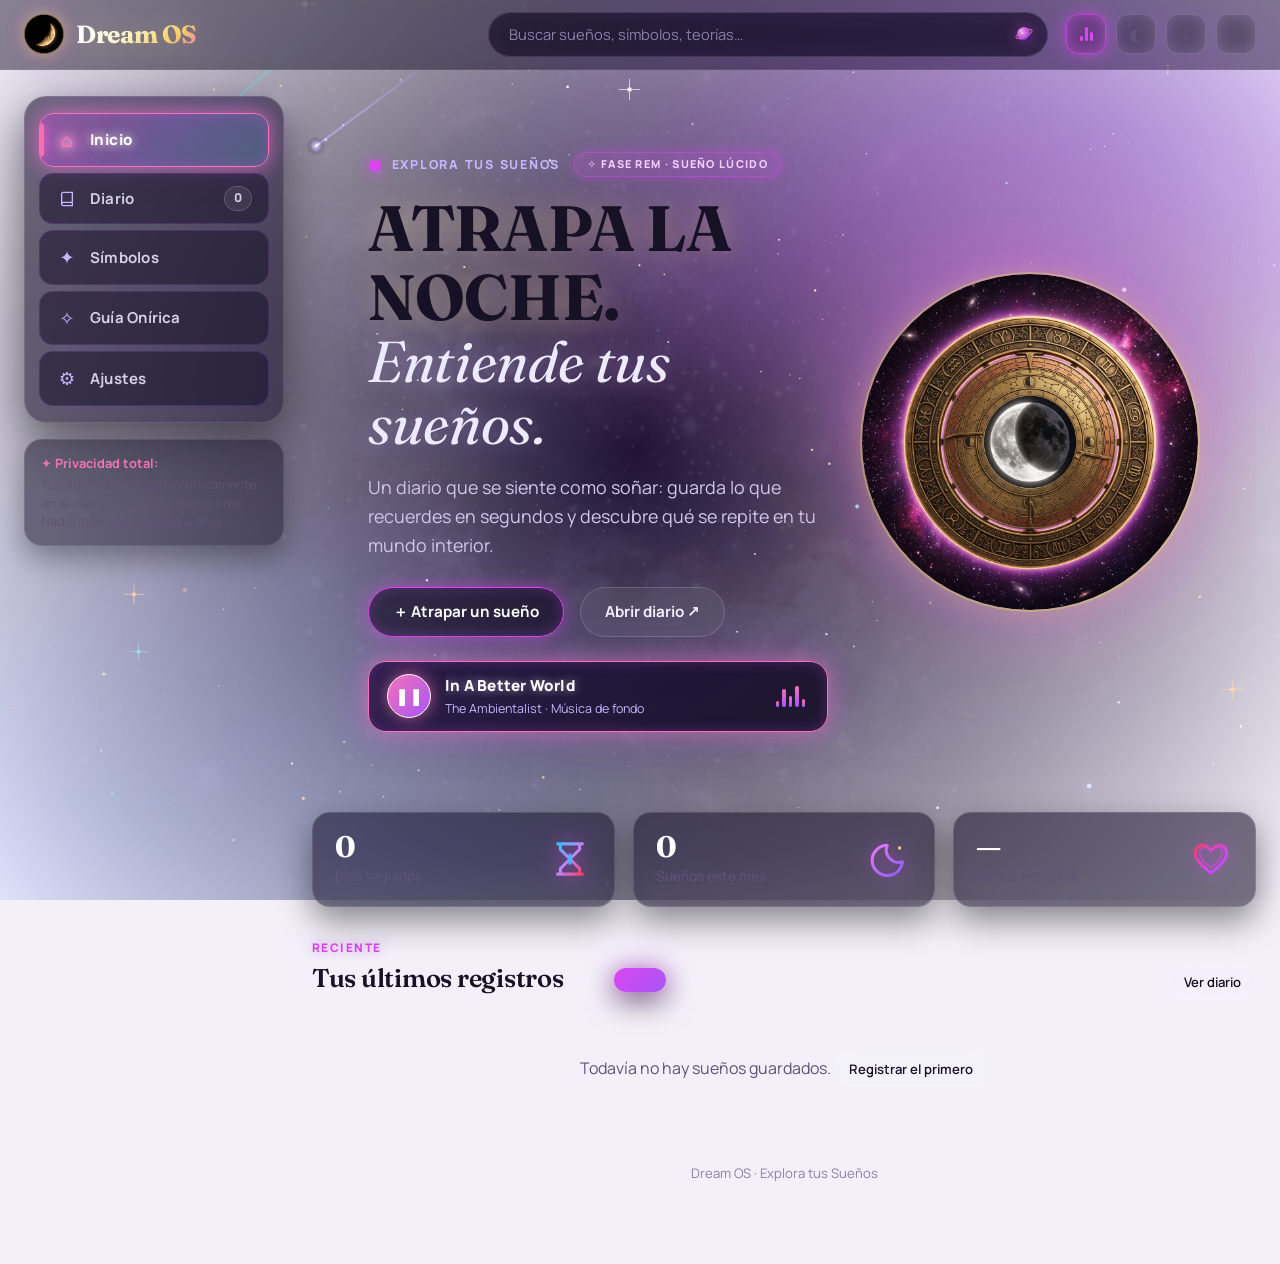
==== commit adc13c3f: "feat: interfaz de simbolos limpia bajo demanda y actualizacion de iconos PWA movil con astrolabio ce" ====
--- a/index.html
+++ b/index.html
@@ -311,31 +311,6 @@
           <option value="historia">📜 Sabiduría tradicional</option>
         </select>
       </div>
-      <div class="quick-chips" id="quickSymbolChips" aria-label="Símbolos populares">
-        <span class="quick-chip-label">Explora:</span>
-        <button type="button" class="quick-chip active" data-chip="">✦ Todos</button>
-        <button type="button" class="quick-chip" data-chip="aguila">🦅 Águila</button>
-        <button type="button" class="quick-chip" data-chip="elefante">🐘 Elefante</button>
-        <button type="button" class="quick-chip" data-chip="perro">🐕 Perro</button>
-        <button type="button" class="quick-chip" data-chip="gato">🐈 Gato</button>
-        <button type="button" class="quick-chip" data-chip="arbol">🌳 Árbol</button>
-        <button type="button" class="quick-chip" data-chip="flores">🌸 Flores</button>
-        <button type="button" class="quick-chip" data-chip="piedras">🪨 Piedras</button>
-        <button type="button" class="quick-chip" data-chip="playa">🏖️ Playa</button>
-        <button type="button" class="quick-chip" data-chip="desierto">🏜️ Desierto</button>
-        <button type="button" class="quick-chip" data-chip="montaña">⛰️ Montaña</button>
-        <button type="button" class="quick-chip" data-chip="viento">🌪️ Viento</button>
-        <button type="button" class="quick-chip" data-chip="arcoiris">🌈 Arcoíris</button>
-        <button type="button" class="quick-chip" data-chip="rojo">🔴 Rojo</button>
-        <button type="button" class="quick-chip" data-chip="azul">🔵 Azul</button>
-        <button type="button" class="quick-chip" data-chip="madre">👩‍👧 Madre</button>
-        <button type="button" class="quick-chip" data-chip="ex">💔 Ex</button>
-        <button type="button" class="quick-chip" data-chip="lagarto">🦎 Lagarto</button>
-        <button type="button" class="quick-chip" data-chip="niebla">🌫️ Niebla</button>
-        <button type="button" class="quick-chip" data-chip="ojos">👁️ Ojos</button>
-        <button type="button" class="quick-chip" data-chip="dientes">🦷 Dientes</button>
-        <button type="button" class="quick-chip" data-chip="volar">🕊️ Volar</button>
-      </div>
       <div id="knowledgeGrid" class="dreams"></div>
     </section>
 
